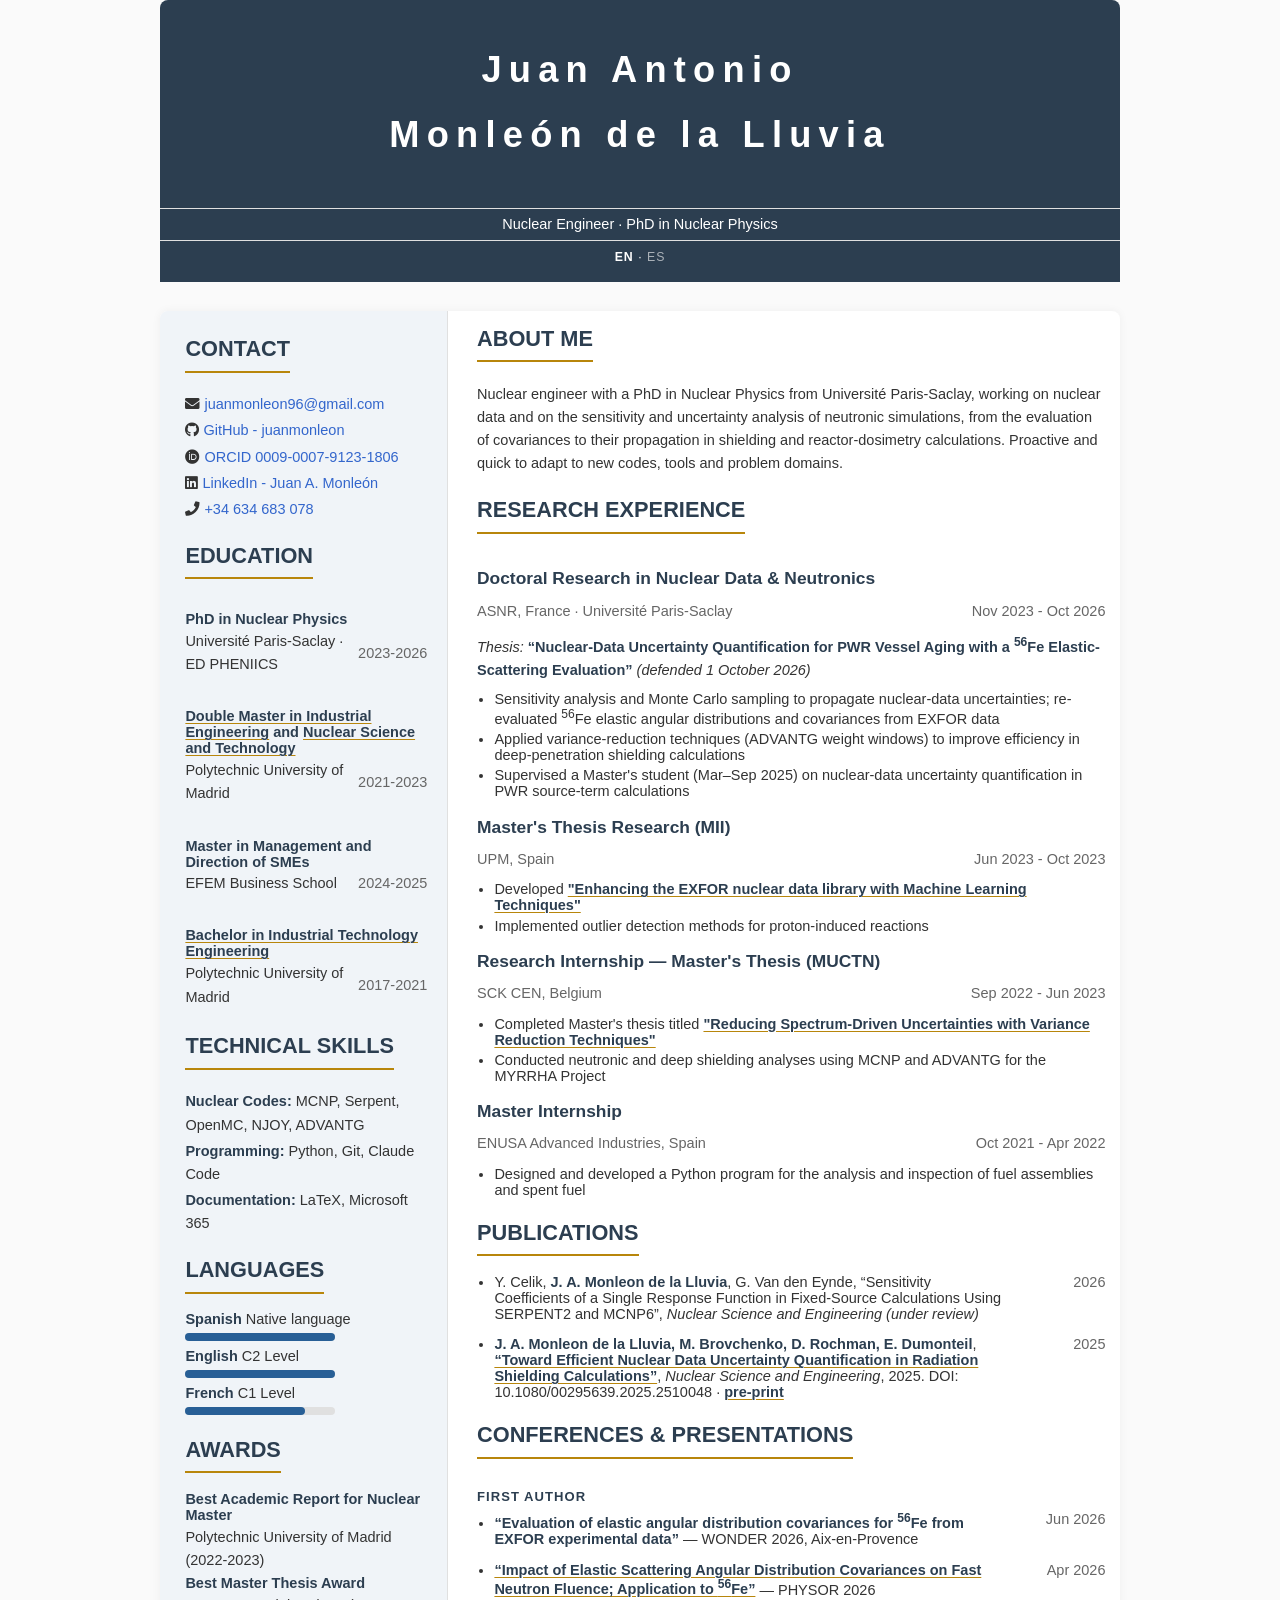
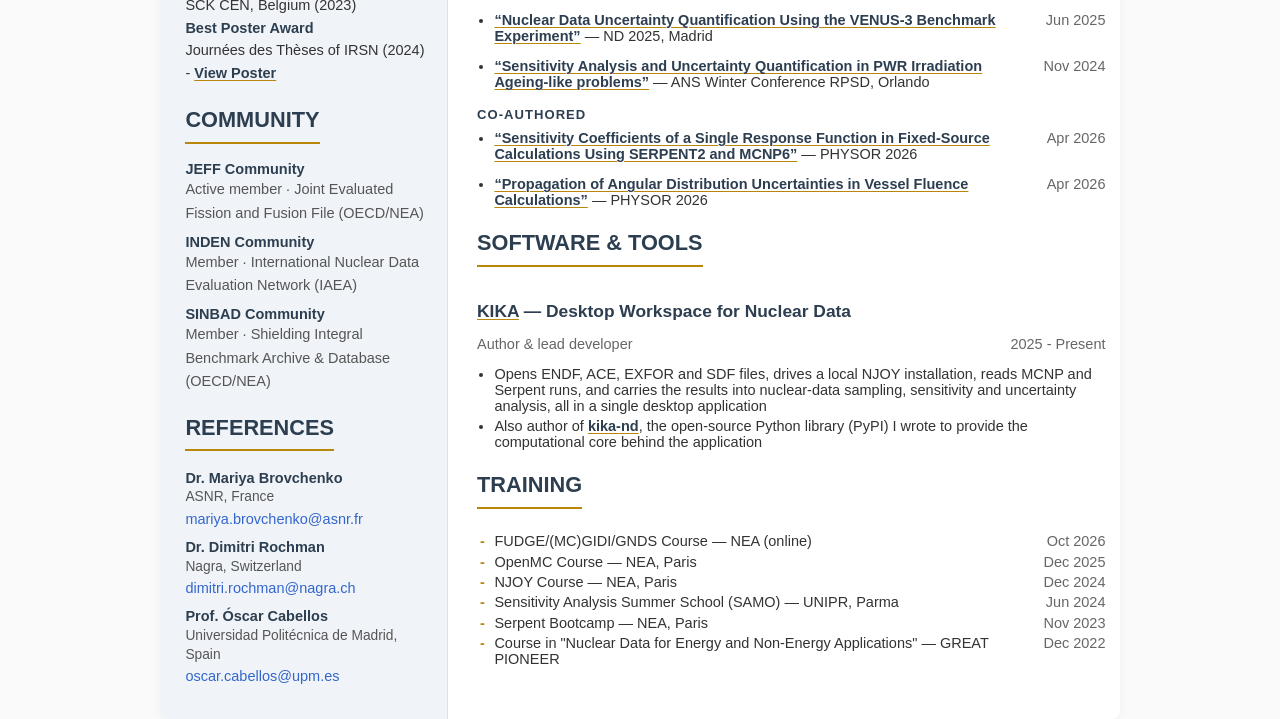
==== index.html @ 03c37a69 "Add NSE paper under review and NEA FUDGE course; fix 2025 paper title - Add the SERPENT2 sensitivity" ====
<!DOCTYPE html>
<html lang="en">
	<head>
		<meta charset="utf-8">
		<meta name="viewport" content="width=device-width, initial-scale=1">
		<link href="style.css" rel="stylesheet">
        <link rel="stylesheet" href="https://cdnjs.cloudflare.com/ajax/libs/font-awesome/5.15.4/css/all.min.css">
		<title>Juan Antonio Monleón Resume</title>
	</head>

	<body>
		<header id="header">
			<!-- resume header with your name and title -->
			<h1>
                <strong>Juan Antonio</strong><br>
                Monleón de la Lluvia
            </h1>
			<hr>
			Nuclear Engineer &middot; PhD in Nuclear Physics
			<hr>
			<p class="lang-switch no-print"><span class="current">EN</span> &middot; <a href="index.es.html">ES</a></p>
		</header>
		<main>
			<article id="mainLeft">
				 <section class="contact-section">
					<h2>CONTACT</h2>
					<p>
						<i class="fa fa-envelope" aria-hidden="true"></i>
						<a href="mailto:juanmonleon96@gmail.com" class="contact-link">juanmonleon96@gmail.com</a>
					</p>
					<p>
						<i class="fab fa-github" aria-hidden="true"></i>
						<a href="https://github.com/juanmonleon" class="contact-link">GitHub - juanmonleon</a>
					</p>
					<p>
						<i class="fab fa-orcid" aria-hidden="true"></i>
						<a href="https://orcid.org/0009-0007-9123-1806" target="_blank" class="contact-link">ORCID 0009-0007-9123-1806</a>
					</p>
					<p>
						<i class="fab fa-linkedin" aria-hidden="true"></i>
						<a href="https://linkedin.com/in/juanantonio-monleondelalluvia" class="contact-link">LinkedIn - Juan A. Monleón</a>
					</p>
					<p>
						<i class="fas fa-phone" aria-hidden="true"></i>
						<a href="tel:+34634683078" class="contact-link">+34 634 683 078</a>
					</p>
				</section>				
                <section class="education-section">
					<h2>EDUCATION</h2>
					<div class="education-entry">
						<div class="education-content">
							<h3>PhD in Nuclear Physics</h3>
							<div class="university-line">
								<p>Universit&eacute; Paris-Saclay &middot; ED PHENIICS</p>
								<p class="education-date">2023-2026</p>
							</div>
						</div>
					</div>

					<div class="education-entry">
						<div class="education-content">
							<h3><a href="files/Monleon_Master_MII_UPM.pdf" target="_blank" class="publication-link">Double Master in Industrial Engineering</a> and <a href="files/Monleon_Master_MUCTN_UPM.pdf" target="_blank" class="publication-link">Nuclear Science and Technology</a></h3>
							<div class="university-line">
								<p>Polytechnic University of Madrid</p>
								<p class="education-date">2021-2023</p>
							</div>
						</div>
					</div>
					
					<div class="education-entry">
						<div class="education-content">
							<h3>Master in Management and Direction of SMEs</h3>
							<div class="university-line">
								<p>EFEM Business School</p>
								<p class="education-date">2024-2025</p>
							</div>
						</div>
					</div>

					<div class="education-entry">
						<div class="education-content">
							<h3><a href="files/Monleon_Bachelor_GITI_UPM.pdf" target="_blank" class="publication-link">Bachelor in Industrial Technology Engineering</a></h3>
							<div class="university-line">
								<p>Polytechnic University of Madrid</p>
								<p class="education-date">2017-2021</p>
							</div>
						</div>
					</div>
				</section>    
				 <section class="software-section">
					<h2>TECHNICAL SKILLS</h2>
					<div class="skills-list">
						<p><strong>Nuclear Codes:</strong> MCNP, Serpent, OpenMC, NJOY, ADVANTG</p>
						<p><strong>Programming:</strong> Python, Git, Claude Code</p>
						<p><strong>Documentation:</strong> LaTeX, Microsoft 365</p>
					</div>
				</section>
                <section class="languages-section">
                    <h2>LANGUAGES</h2>
                    <div class="language-item">
                        <span class="language"><strong>Spanish</strong></span>
                        <span class="language-level">Native language</span>
                        <div class="language-bar">
                            <div class="language-fill" style="width: 100%;"></div>
                        </div>
                    </div>
                    <div class="language-item">
                        <span class="language"><strong>English</strong></span>
                        <span class="language-level">C2 Level</span>
                        <div class="language-bar">
                            <div class="language-fill" style="width: 100%;"></div>
                        </div>
                    </div>
                    <div class="language-item">
                        <span class="language"><strong>French</strong></span>
                        <span class="language-level">C1 Level</span>
                        <div class="language-bar">
                            <div class="language-fill" style="width: 80%;"></div>
                        </div>
                    </div>
                </section>        
                <section class="awards-section">
                    <h2>AWARDS</h2>
                    <div class="award-entry">
                        <span class="award-title"><strong>Best Academic Report for Nuclear Master</strong></span>
                        <p class="award-info">Polytechnic University of Madrid (2022-2023)</p>
                    </div>
                    <div class="award-entry">
                        <span class="award-title"><strong>Best Master Thesis Award</strong></span>
                        <p class="award-info">SCK CEN, Belgium (2023)</p>
                    </div>
                    <div class="award-entry">
                        <span class="award-title"><strong>Best Poster Award</strong></span>
                        <p class="award-info">Journées des Thèses of IRSN (2024) - <a href="files/Monleon_2024_JdT_poster.pdf" target="_blank" class="publication-link">View Poster</a></p>
                    </div>
                </section>
                <section class="community-section">
                    <h2>COMMUNITY</h2>
                    <div class="community-entry">
                        <span class="community-title"><strong>JEFF Community</strong></span>
                        <p class="community-info">Active member &middot; Joint Evaluated Fission and Fusion File (OECD/NEA)</p>
                    </div>
                    <div class="community-entry">
                        <span class="community-title"><strong>INDEN Community</strong></span>
                        <p class="community-info">Member &middot; International Nuclear Data Evaluation Network (IAEA)</p>
                    </div>
                    <div class="community-entry">
                        <span class="community-title"><strong>SINBAD Community</strong></span>
                        <p class="community-info">Member &middot; Shielding Integral Benchmark Archive &amp; Database (OECD/NEA)</p>
                    </div>
                </section>
                <section class="references-section">
                    <h2>REFERENCES</h2>
                    <div class="reference-entry">
                        <p class="reference-name"><strong>Dr. Mariya Brovchenko</strong></p>
                        <p class="reference-affiliation">ASNR, France</p>
                        <p class="reference-email"><a href="mailto:mariya.brovchenko@asnr.fr" class="contact-link">mariya.brovchenko@asnr.fr</a></p>
                    </div>
                    <div class="reference-entry">
                        <p class="reference-name"><strong>Dr. Dimitri Rochman</strong></p>
                        <p class="reference-affiliation">Nagra, Switzerland</p>
                        <p class="reference-email"><a href="mailto:dimitri.rochman@nagra.ch" class="contact-link">dimitri.rochman@nagra.ch</a></p>
                    </div>
                    <div class="reference-entry">
                        <p class="reference-name"><strong>Prof. Óscar Cabellos</strong></p>
                        <p class="reference-affiliation">Universidad Politécnica de Madrid, Spain</p>
                        <p class="reference-email"><a href="mailto:oscar.cabellos@upm.es" class="contact-link">oscar.cabellos@upm.es</a></p>
                    </div>
                </section>
			</article>
			<article id="mainRight">
				<section class="about-section">
					<h2>ABOUT ME</h2>
					<div class="about-entry">
						 <p>Nuclear engineer with a PhD in Nuclear Physics from Universit&eacute; Paris-Saclay, working on nuclear data and on the sensitivity and uncertainty analysis of neutronic simulations, from the evaluation of covariances to their propagation in shielding and reactor-dosimetry calculations. Proactive and quick to adapt to new codes, tools and problem domains.</p>
					</div>
				</section>
				<section class="work-experience-section">
					<h2>RESEARCH EXPERIENCE</h2>
					<div class="work-entry">
						<h3>Doctoral Research in Nuclear Data &amp; Neutronics</h3>
						<div class="institution-line">
							<span class="institution-name">ASNR, France &middot; Universit&eacute; Paris-Saclay</span>
							<span class="institution-date">Nov 2023 - Oct 2026</span>
						</div>
						<p class="thesis-title"><em>Thesis:</em> <strong>&ldquo;Nuclear-Data Uncertainty Quantification for PWR Vessel Aging with a <sup>56</sup>Fe Elastic-Scattering Evaluation&rdquo;</strong> <em>(defended 1 October 2026)</em></p>
						<ul>
							<li>Sensitivity analysis and Monte Carlo sampling to propagate nuclear-data uncertainties; re-evaluated <sup>56</sup>Fe elastic angular distributions and covariances from EXFOR data</li>
							<li>Applied variance-reduction techniques (ADVANTG weight windows) to improve efficiency in deep-penetration shielding calculations</li>
							<li>Supervised a Master's student (Mar–Sep 2025) on nuclear-data uncertainty quantification in PWR source-term calculations</li>
						</ul>

						<h3>Master's Thesis Research (MII)</h3>
						<div class="institution-line">
							<span class="institution-name">UPM, Spain</span>
							<span class="institution-date">Jun 2023 - Oct 2023</span>
						</div>
						<ul>
                            <li>Developed <strong><a href="files/Monleon_2023_MasterResearch_UPM.pdf" target="_blank" class="publication-link">"Enhancing the EXFOR nuclear data library with Machine Learning Techniques"</a></strong></li>
						    <li>Implemented outlier detection methods for proton-induced reactions</li>
						</ul>

						<h3>Research Internship &mdash; Master's Thesis (MUCTN)</h3>
						<div class="institution-line">
							<span class="institution-name">SCK CEN, Belgium</span>
							<span class="institution-date">Sep 2022 - Jun 2023</span>
						</div>
						<ul>
							<li>Completed Master's thesis titled <strong><a href="files/Monleon_2023_MasterThesis_SCK-CEN.pdf" target="_blank" class="publication-link">"Reducing Spectrum-Driven Uncertainties with Variance Reduction Techniques"</a></strong></li>
                            <li>Conducted neutronic and deep shielding analyses using MCNP and ADVANTG for the MYRRHA Project</li>
						</ul>

						<h3>Master Internship</h3>
						<div class="institution-line">
							<span class="institution-name">ENUSA Advanced Industries, Spain</span>
							<span class="institution-date">Oct 2021 - Apr 2022</span>
						</div>
						<ul>
							<li>Designed and developed a Python program for the analysis and inspection of fuel assemblies and spent fuel</li>
						</ul>
					</div>
				</section>
                <section class="publications-section">
                    <h2>PUBLICATIONS</h2>
                    <div class="publications-entry">
                        <ul class="publications-list">
                            <li>
                                <div class="publication-item">
                                    <div class="publication-content">
                                        Y. Celik, <strong>J. A. Monleon de la Lluvia</strong>, G. Van den Eynde, &ldquo;Sensitivity Coefficients of a Single Response Function in Fixed-Source Calculations Using SERPENT2 and MCNP6&rdquo;, <em>Nuclear Science and Engineering</em> <em>(under review)</em>
                                    </div>
                                    <span class="publication-date">2026</span>
                                </div>
                            </li>
                            <li>
                                <div class="publication-item">
                                    <div class="publication-content">
                                        <strong>J. A. Monleon de la Lluvia, M. Brovchenko, D. Rochman, E. Dumonteil</strong>, <a href="https://www.tandfonline.com/doi/full/10.1080/00295639.2025.2510048" target="_blank" class="publication-link">&ldquo;Toward Efficient Nuclear Data Uncertainty Quantification in Radiation Shielding Calculations&rdquo;</a>, <em>Nuclear Science and Engineering</em>, 2025. DOI: 10.1080/00295639.2025.2510048 · <a href="files/Monleon_2025_NSE_preprint.pdf" target="_blank" class="publication-link">pre-print</a>
                                    </div>
                                    <span class="publication-date">2025</span>
                                </div>
                            </li>
                        </ul>
                    </div>
                </section>
                <section class="conferences-section">
                    <h2>CONFERENCES &amp; PRESENTATIONS</h2>
                    <div class="publications-entry">
                        <p class="subsection-label"><strong>First author</strong></p>
                        <ul class="publications-list">
                            <li>
                                <div class="publication-item">
                                    <div class="publication-content">
                                        <strong>&ldquo;Evaluation of elastic angular distribution covariances for <sup>56</sup>Fe from EXFOR experimental data&rdquo;</strong> — WONDER 2026, Aix-en-Provence
                                    </div>
                                    <span class="publication-date">Jun 2026</span>
                                </div>
                            </li>
                            <li>
                                <div class="publication-item">
                                    <div class="publication-content">
                                        <strong><a href="files/Monleon_2026_PHYSOR_elastic-covariances.pdf" target="_blank" class="publication-link">&ldquo;Impact of Elastic Scattering Angular Distribution Covariances on Fast Neutron Fluence; Application to <sup>56</sup>Fe&rdquo;</a></strong> — PHYSOR 2026
                                    </div>
                                    <span class="publication-date">Apr 2026</span>
                                </div>
                            </li>
                            <li>
                                <div class="publication-item">
                                    <div class="publication-content">
                                        <strong><a href="files/Monleon_2025_ND_conference.pdf" target="_blank" class="publication-link">&ldquo;Nuclear Data Uncertainty Quantification Using the VENUS-3 Benchmark Experiment&rdquo;</a></strong> — ND 2025, Madrid
                                    </div>
                                    <span class="publication-date">Jun 2025</span>
                                </div>
                            </li>
                            <li>
                                <div class="publication-item">
                                    <div class="publication-content">
                                        <strong><a href="files/Monleon_2024_RPSD_conference.pdf" target="_blank" class="publication-link">&ldquo;Sensitivity Analysis and Uncertainty Quantification in PWR Irradiation Ageing-like problems&rdquo;</a></strong> — ANS Winter Conference RPSD, Orlando
                                    </div>
                                    <span class="publication-date">Nov 2024</span>
                                </div>
                            </li>
                        </ul>
                        <p class="subsection-label"><strong>Co-authored</strong></p>
                        <ul class="publications-list">
                            <li>
                                <div class="publication-item">
                                    <div class="publication-content">
                                        <a href="files/Monleon_2026_PHYSOR_sensitivity-coefficients.pdf" target="_blank" class="publication-link">&ldquo;Sensitivity Coefficients of a Single Response Function in Fixed-Source Calculations Using SERPENT2 and MCNP6&rdquo;</a> — PHYSOR 2026
                                    </div>
                                    <span class="publication-date">Apr 2026</span>
                                </div>
                            </li>
                            <li>
                                <div class="publication-item">
                                    <div class="publication-content">
                                        <a href="files/Monleon_2026_PHYSOR_angular-uncertainties.pdf" target="_blank" class="publication-link">&ldquo;Propagation of Angular Distribution Uncertainties in Vessel Fluence Calculations&rdquo;</a> — PHYSOR 2026
                                    </div>
                                    <span class="publication-date">Apr 2026</span>
                                </div>
                            </li>
                        </ul>
                    </div>
                </section>
                <section class="software-tools-section">
                    <h2>SOFTWARE &amp; TOOLS</h2>
                    <div class="work-entry">
                        <h3><a href="https://kika-app.com/" target="_blank" class="publication-link">KIKA</a> — Desktop Workspace for Nuclear Data</h3>
                        <div class="institution-line">
                            <span class="institution-name">Author &amp; lead developer</span>
                            <span class="institution-date">2025 - Present</span>
                        </div>
                        <ul>
                            <li>Opens ENDF, ACE, EXFOR and SDF files, drives a local NJOY installation, reads MCNP and Serpent runs, and carries the results into nuclear-data sampling, sensitivity and uncertainty analysis, all in a single desktop application</li>
                            <li>Also author of <strong><a href="https://github.com/juanmonleon/kika" target="_blank" class="publication-link">kika-nd</a></strong>, the open-source Python library (PyPI) I wrote to provide the computational core behind the application</li>
                        </ul>
                    </div>
                </section>
                <section class="training-section">
                    <h2>TRAINING</h2>
                    <ul class="training-list">
                        <li>
                            <div class="training-item">
                                <span class="training-content">FUDGE/(MC)GIDI/GNDS Course — NEA (online)</span>
                                <span class="training-date">Oct 2026</span>
                            </div>
                        </li>
                        <li>
                            <div class="training-item">
                                <span class="training-content">OpenMC Course — NEA, Paris</span>
                                <span class="training-date">Dec 2025</span>
                            </div>
                        </li>
                        <li>
                            <div class="training-item">
                                <span class="training-content">NJOY Course — NEA, Paris</span>
                                <span class="training-date">Dec 2024</span>
                            </div>
                        </li>
                        <li>
                            <div class="training-item">
                                <span class="training-content">Sensitivity Analysis Summer School (SAMO) — UNIPR, Parma</span>
                                <span class="training-date">Jun 2024</span>
                            </div>
                        </li>
                        <li>
                            <div class="training-item">
                                <span class="training-content">Serpent Bootcamp — NEA, Paris</span>
                                <span class="training-date">Nov 2023</span>
                            </div>
                        </li>
                        <li>
                            <div class="training-item">
                                <span class="training-content">Course in "Nuclear Data for Energy and Non-Energy Applications" — GREAT PIONEER</span>
                                <span class="training-date">Dec 2022</span>
                            </div>
                        </li>
                    </ul>
                </section>
            </article>
        </main>
    </body>
</html>
---- style.css ----
:root {
    --accent: #b8860b; /* muted goldenrod — sparingly used against the primary navy */
    --navy: #2c3e50;
}

body {
    font-family: 'Segoe UI', Tahoma, Geneva, Verdana, sans-serif;
    font-size: 14.5px;
    max-width: 960px;
    margin: auto;
    background-color: #fafafa; /* Light Gray background for the whole page */
    color: #333333; /* Dark Gray text for better readability */
    -webkit-print-color-adjust: exact;
    print-color-adjust: exact;
}

/* Tighter body size for print: 13px is comfortable on screen but oversized on A4 */
@media print {
    body {
        font-size: 11px;
    }
}

h1 {
    font-size: 2.5em;
    letter-spacing: .2em;
    padding-top: 0.2em;
    padding-bottom: 0.7em;
    color: #ffffff; /* Navy color for main headings */
    line-height: 1.3;
}

h1 br {
    margin-bottom: 0.5em; 
    display: block;       
    content: "";          
}

h1 strong {
    font-weight: 800;  /* Make the bold part more prominent */
    color: #ffffff;
}

/* Language switcher in the header */
.lang-switch {
    font-size: 0.85em;
    letter-spacing: 0.08em;
    margin: 0.5em 0 0;
    color: #ffffff;
}

.lang-switch a {
    color: rgba(255, 255, 255, 0.6);
    text-decoration: none;
}

.lang-switch a:hover {
    text-decoration: underline;
}

.lang-switch .current {
    color: #ffffff;
    font-weight: bold;
}

/* Consistent h2 Styling */
h2 {
    font-size: 1.5em;
    padding-bottom: 0.4em;
    color: #2c3e50; /* Navy color for subheadings */
    margin-top: 0; /* Reset top margin */
    margin-bottom: 0.8em; /* Consistent bottom margin */
    border-bottom: 2px solid var(--accent); /* accent underline */
    display: inline-block;
}


h3 {
    font-size: 1em;
    padding-bottom: 0em;
    font-weight: bold;
    color: #2c3e50; /* Navy color for section titles */
}

.work-entry h3 {
    font-size: 1.2em; 
}

main { 
    display: grid;
    grid-template-columns: 30% 70%;
    margin-top: 2em;
    background-color: #ffffff; /* White background for main content */
    box-shadow: 0 0 10px rgba(0, 0, 0, 0.05); 
    border-radius: 8px; 
    overflow: hidden; /* Ensures child elements respect border radius */
    -webkit-print-color-adjust: exact;
    print-color-adjust: exact;
}

header {
    text-align: center;
    margin: 0;
    padding: 1em 0;
    background-color: #2c3e50; /* Navy background for the header */
    color: #ffffff; /* White text for contrast */
    border-radius: 8px 8px 0 0; /* Rounded top corners */
    -webkit-print-color-adjust: exact;
    print-color-adjust: exact;
}

section {
    margin: 0 1em 1.5em 2em;
}

/* The generic 2em left margin costs too much of a 30%-wide column */
#mainLeft section {
    margin-left: 1em;
    margin-right: 0.6em;
}

/* Dates in the narrow column don't need the same reserved width as the right one */
#mainLeft .education-date {
    min-width: 74px;
    white-space: nowrap;
}

#mainLeft > section:first-of-type,
#mainRight > section:first-of-type {
    margin-top: 1em;
}

.subsection-label {
    color: var(--navy);
    text-transform: uppercase;
    letter-spacing: 0.08em;
    font-size: 0.9em;
    margin: 0.8em 0 0.3em;
}

/* Community & Memberships entries (left column) */
.community-entry {
    margin-bottom: 0.6em;
}
.community-entry .community-info {
    margin: 0.1em 0 0;
    color: #555;
}

/* References — stacked entries in the left column */
.reference-entry {
    margin-bottom: 0.6em;
}
.reference-entry p {
    margin: 0;
    line-height: 1.35;
}
.reference-entry .reference-affiliation {
    color: #555;
    font-size: 0.95em;
}
.reference-entry .reference-email {
    margin-top: 0.2em;
    word-break: break-all;
}

#mainLeft {
    border-right: 1px solid #e0e0e0; /* Light gray border */
    background-color: #f0f4f8; /* Soft blue background for the left sidebar */
    padding: 0.75em;
    -webkit-print-color-adjust: exact;
    print-color-adjust: exact;
}

a.publication-link {
    color: #2c3e50; /* Navy color for links */
    text-decoration: underline;
    text-decoration-color: var(--accent);
    text-decoration-thickness: 1px;
    text-underline-offset: 2px;
    font-weight: bold;
}
a.publication-link:hover {
    text-decoration: underline;
}

a.contact-link {
    color: #3366CC;
    text-decoration: none;
}
a.contact-link:hover {
    text-decoration: underline;
}

hr {
    border: none;
    background-color: #e0e0e0; /* Light gray line */
    height: 1px;
}

p {
    margin: .2em 0;
    line-height: 1.6; /* Improved readability */
}

strong {
    color: #2c3e50; /* Navy color for bold text */
}

code {
    font-family: 'Consolas', 'Menlo', 'Courier New', monospace;
    font-size: 0.92em;
    background-color: rgba(184, 134, 11, 0.08);
    padding: 0 0.25em;
    border-radius: 3px;
}

/* List Styling */
ul {
    padding-left: 1.2em;
    margin: 0.5em 0;
}

ul li {
    list-style-type: disc;  /* Default bullet points for all lists */
    margin-bottom: 0.3em;
}

.training-list li {
    list-style-type: none;
    position: relative;
}

.training-list li:before {
    content: "-";
    position: absolute;
    left: -1em;
    color: var(--accent);
    font-weight: bold;
}

.publications-list {
    margin: 0;
    padding-left: 1.2em;
}

.publications-list li {
    margin-bottom: 1em;
}

/* Add CSS classes for language bars */
.language-bar {
    background-color: #e0e0e0;
    border-radius: 5px;
    height: 8px;
    width: 150px;
    margin-top: 0.4em;
    margin-bottom: 0.5em;
    position: relative;
    display: block; /* Ensure the bar is displayed as a block element */
}
.language-fill {
    background-color: #285f96;
    border-radius: 5px;
    height: 100%; 
    position: absolute; /* Position inside the parent bar */
    left: 0;
    top: 0;
}

/* Education section styling */
.education-entry {
    margin-bottom: 1em;
}

.university-line {
    display: flex;
    justify-content: space-between;
    align-items: center;
    margin-top: -0.2em;  /* Pull university line slightly up */
}

.education-date {
    color: #666;
    min-width: 85px;
    text-align: right;
    white-space: nowrap;
}

/* Education section styling */
.education-entry {
    display: flex;
    justify-content: space-between;
    align-items: flex-start;
    margin-bottom: 1em;
}

.education-entry .education-content {
    flex: 1;
}

.education-entry .education-date {
    min-width: 85px;
    text-align: right;
    color: #666;
}

.education-entry .education-content h3 {
    margin-bottom: 0.2em;  /* Reduce space between title and university line */
}

/* Training section styling */
.training-item {
    display: flex;
    justify-content: space-between;
    align-items: flex-start;
    width: 100%;
}

.training-content {
    flex: 1;
    padding-right: 1em;
}

.training-date {
    color: #666;
    min-width: 85px;
    text-align: right;
    white-space: nowrap;
}

/* Work Experience section styling */
.institution-line {
    display: flex;
    justify-content: space-between;
    align-items: center;
    margin-top: -0.3em;  /* Reduce space after h3 */
    margin-bottom: 1em;  /* Increase space before bullet points */
}

.institution-name,
.institution-date {
    color: #666;
}

.institution-date {
    min-width: 140px;
    text-align: right;
    white-space: nowrap;
}

.work-entry ul {
    margin-bottom: 1em;  /* Space after each list */
}

.thesis-title {
    margin: 0 0 0.6em 0;
    color: #333;
}

.work-entry h3:not(:first-of-type) {
    margin-top: 1em;  /* Add space before each h3 except the first one */
}

/* Publications section styling */
.publication-item {
    display: flex;
    justify-content: space-between;
    align-items: flex-start;
    margin-bottom: 1em;
}

.publication-content {
    flex: 1;
    padding-right: 1em;
}

.publication-date {
    color: #666;
    min-width: 85px;
    text-align: right;
    white-space: nowrap;
}

/* Ensure background colors are printed */
body, 
header, 
#mainLeft, 
main, 
section, 
h1, 
h2, 
h3, 
p, 
ul, 
li, 
a {
    -webkit-print-color-adjust: exact; /* For WebKit-based browsers */
    print-color-adjust: exact; /* Standard property */
}

/* Responsive Design */
@media screen and (max-width: 768px) {
    main {
        grid-template-columns: 1fr;
    }
    #mainLeft {
        border-right: none;
        border-bottom: 1px solid #e0e0e0;
    }
}

/* Print-Specific Styles */
@media print {
    body {
        background-color: #fafafa; /* Retain original background color */
        color: #000000; /* Ensure text is black for better print readability */
        -webkit-print-color-adjust: exact;
        print-color-adjust: exact;
    }

    main {
        grid-template-columns: 35% 65% !important; /* Maintain two columns */
        box-shadow: none; /* Remove shadows for print */
        border-radius: 0; /* Remove border radius for print */
    }

    #mainLeft {
        border-right: 1px solid #e0e0e0; /* Light gray border */
        background-color: #f0f4f8; /* Soft blue background for the left sidebar */
        padding: 1em;
    }

    header {
        background-color: #2c3e50 !important; /* Retain original background */
        border-radius: 0; /* Remove rounded corners */
    }

    /* Let large blocks paginate; only keep small logical units together. */
    .education-entry,
    .award-entry,
    .community-entry,
    .publication-item,
    .training-item,
    .reference-entry {
        page-break-inside: avoid;
    }

    /* Small sections that shouldn't split a heading from its content */
    .publications-section,
    .software-tools-section,
    .references-section {
        page-break-inside: avoid;
    }

    /* A sidebar section is short enough to always travel as one block:
       splitting one leaves an orphan heading and a half-drawn language bar. */
    #mainLeft section,
    .language-item,
    .work-entry {
        page-break-inside: avoid;
        break-inside: avoid;
    }

    /* Keep section/subsection titles with the content that follows */
    h2,
    h3,
    .subsection-label {
        page-break-after: avoid;
        break-after: avoid;
    }

    /* Don't clip the grid when paginating; let content flow naturally across pages */
    main {
        overflow: visible !important;
    }

    /* Uniform Link Colors in Print */
    a.publication-link{
        color: #2c3e50 !important; /* Ensure color is consistent in print */
        text-decoration: underline;
        text-decoration-color: var(--accent);
    }

    a.contact-link {
        color: #3366CC !important; /* Ensure color is consistent in print */
        text-decoration: none;
    }

    /* Optional: Hide elements that are unnecessary for print */
    .no-print {
        display: none;
    }

    /* Reduce spacing between h2 and content in right column */
    #mainRight h2 {
        padding-bottom: 0.5em;  /* Reduce from 1em to 0.5em */
        margin-bottom: 0.2em;   /* Tighter margin */
    }

    /* Ensure proper spacing between sections */
    #mainRight section {
        margin-bottom: 1.5em;     /* Slightly reduced section spacing */
    }

}
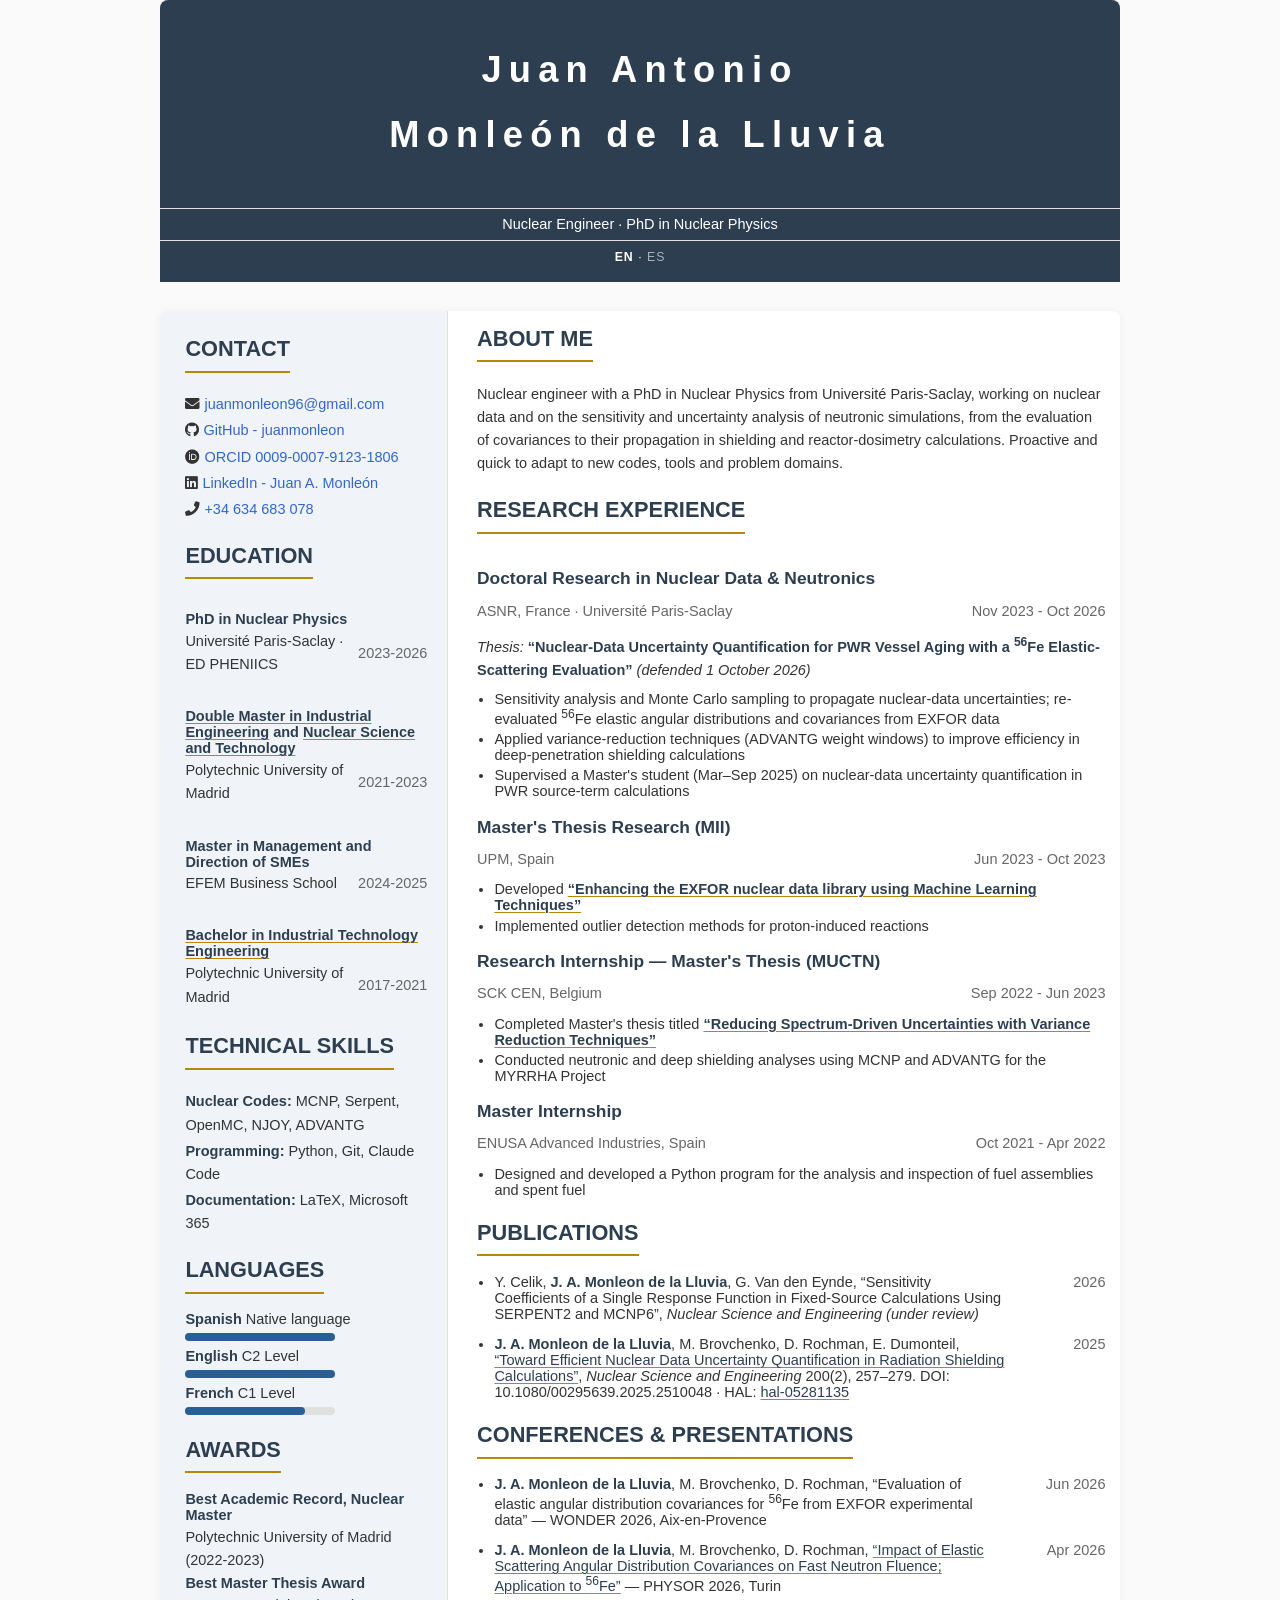
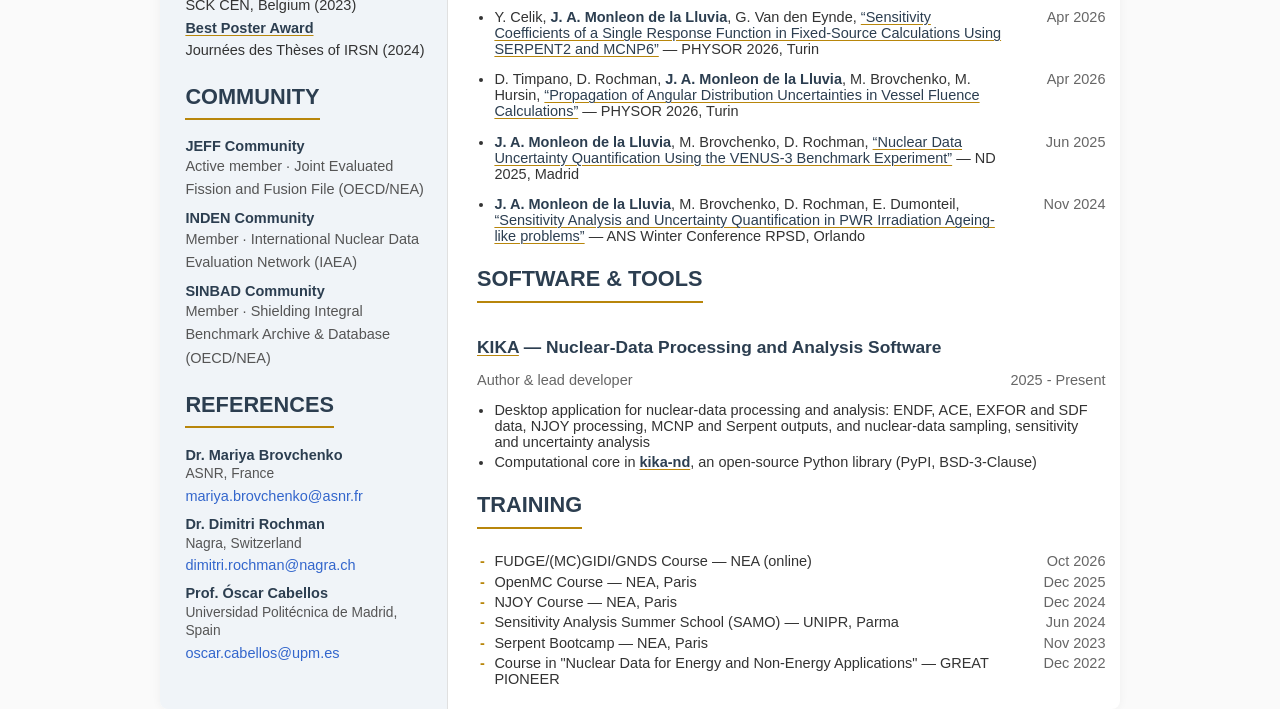
==== commit 265bf335: "Consistent publication formatting, working PDF links, HAL full text - Bold only my name in publicati" ====
--- a/index.html
+++ b/index.html
@@ -30,7 +30,7 @@
 					</p>
 					<p>
 						<i class="fab fa-github" aria-hidden="true"></i>
-						<a href="https://github.com/juanmonleon" class="contact-link">GitHub - juanmonleon</a>
+						<a href="https://github.com/juanmonleon" target="_blank" class="contact-link">GitHub - juanmonleon</a>
 					</p>
 					<p>
 						<i class="fab fa-orcid" aria-hidden="true"></i>
@@ -38,7 +38,7 @@
 					</p>
 					<p>
 						<i class="fab fa-linkedin" aria-hidden="true"></i>
-						<a href="https://linkedin.com/in/juanantonio-monleondelalluvia" class="contact-link">LinkedIn - Juan A. Monleón</a>
+						<a href="https://linkedin.com/in/juanantonio-monleondelalluvia" target="_blank" class="contact-link">LinkedIn - Juan A. Monleón</a>
 					</p>
 					<p>
 						<i class="fas fa-phone" aria-hidden="true"></i>
@@ -122,7 +122,7 @@
                 <section class="awards-section">
                     <h2>AWARDS</h2>
                     <div class="award-entry">
-                        <span class="award-title"><strong>Best Academic Report for Nuclear Master</strong></span>
+                        <span class="award-title"><strong>Best Academic Record, Nuclear Master</strong></span>
                         <p class="award-info">Polytechnic University of Madrid (2022-2023)</p>
                     </div>
                     <div class="award-entry">
@@ -130,8 +130,8 @@
                         <p class="award-info">SCK CEN, Belgium (2023)</p>
                     </div>
                     <div class="award-entry">
-                        <span class="award-title"><strong>Best Poster Award</strong></span>
-                        <p class="award-info">Journées des Thèses of IRSN (2024) - <a href="files/Monleon_2024_JdT_poster.pdf" target="_blank" class="publication-link">View Poster</a></p>
+                        <span class="award-title"><strong><a href="files/Monleon_2024_JdT_poster.pdf" target="_blank" class="publication-link">Best Poster Award</a></strong></span>
+                        <p class="award-info">Journées des Thèses of IRSN (2024)</p>
                     </div>
                 </section>
                 <section class="community-section">
@@ -196,7 +196,7 @@
 							<span class="institution-date">Jun 2023 - Oct 2023</span>
 						</div>
 						<ul>
-                            <li>Developed <strong><a href="files/Monleon_2023_MasterResearch_UPM.pdf" target="_blank" class="publication-link">"Enhancing the EXFOR nuclear data library with Machine Learning Techniques"</a></strong></li>
+                            <li>Developed <strong><a href="files/Monleon_2023_MasterResearch_UPM.pdf" target="_blank" class="publication-link">&ldquo;Enhancing the EXFOR nuclear data library using Machine Learning Techniques&rdquo;</a></strong></li>
 						    <li>Implemented outlier detection methods for proton-induced reactions</li>
 						</ul>
 
@@ -206,7 +206,7 @@
 							<span class="institution-date">Sep 2022 - Jun 2023</span>
 						</div>
 						<ul>
-							<li>Completed Master's thesis titled <strong><a href="files/Monleon_2023_MasterThesis_SCK-CEN.pdf" target="_blank" class="publication-link">"Reducing Spectrum-Driven Uncertainties with Variance Reduction Techniques"</a></strong></li>
+							<li>Completed Master's thesis titled <strong><a href="files/Monleon_2023_MasterThesis_SCK-CEN.pdf" target="_blank" class="publication-link">&ldquo;Reducing Spectrum-Driven Uncertainties with Variance Reduction Techniques&rdquo;</a></strong></li>
                             <li>Conducted neutronic and deep shielding analyses using MCNP and ADVANTG for the MYRRHA Project</li>
 						</ul>
 
@@ -235,7 +235,7 @@
                             <li>
                                 <div class="publication-item">
                                     <div class="publication-content">
-                                        <strong>J. A. Monleon de la Lluvia, M. Brovchenko, D. Rochman, E. Dumonteil</strong>, <a href="https://www.tandfonline.com/doi/full/10.1080/00295639.2025.2510048" target="_blank" class="publication-link">&ldquo;Toward Efficient Nuclear Data Uncertainty Quantification in Radiation Shielding Calculations&rdquo;</a>, <em>Nuclear Science and Engineering</em>, 2025. DOI: 10.1080/00295639.2025.2510048 · <a href="files/Monleon_2025_NSE_preprint.pdf" target="_blank" class="publication-link">pre-print</a>
+                                        <strong>J. A. Monleon de la Lluvia</strong>, M. Brovchenko, D. Rochman, E. Dumonteil, <a href="https://www.tandfonline.com/doi/full/10.1080/00295639.2025.2510048" target="_blank" class="publication-link">&ldquo;Toward Efficient Nuclear Data Uncertainty Quantification in Radiation Shielding Calculations&rdquo;</a>, <em>Nuclear Science and Engineering</em> 200(2), 257&ndash;279. DOI: 10.1080/00295639.2025.2510048 · HAL: <a href="https://hal.science/hal-05281135" target="_blank" class="publication-link">hal-05281135</a>
                                     </div>
                                     <span class="publication-date">2025</span>
                                 </div>
@@ -246,12 +246,11 @@
                 <section class="conferences-section">
                     <h2>CONFERENCES &amp; PRESENTATIONS</h2>
                     <div class="publications-entry">
-                        <p class="subsection-label"><strong>First author</strong></p>
                         <ul class="publications-list">
                             <li>
                                 <div class="publication-item">
                                     <div class="publication-content">
-                                        <strong>&ldquo;Evaluation of elastic angular distribution covariances for <sup>56</sup>Fe from EXFOR experimental data&rdquo;</strong> — WONDER 2026, Aix-en-Provence
+                                        <strong>J. A. Monleon de la Lluvia</strong>, M. Brovchenko, D. Rochman, &ldquo;Evaluation of elastic angular distribution covariances for <sup>56</sup>Fe from EXFOR experimental data&rdquo; — WONDER 2026, Aix-en-Provence
                                     </div>
                                     <span class="publication-date">Jun 2026</span>
                                 </div>
@@ -259,7 +258,7 @@
                             <li>
                                 <div class="publication-item">
                                     <div class="publication-content">
-                                        <strong><a href="files/Monleon_2026_PHYSOR_elastic-covariances.pdf" target="_blank" class="publication-link">&ldquo;Impact of Elastic Scattering Angular Distribution Covariances on Fast Neutron Fluence; Application to <sup>56</sup>Fe&rdquo;</a></strong> — PHYSOR 2026
+                                        <strong>J. A. Monleon de la Lluvia</strong>, M. Brovchenko, D. Rochman, <a href="files/Monleon_2026_PHYSOR_elastic-covariances.pdf" target="_blank" class="publication-link">&ldquo;Impact of Elastic Scattering Angular Distribution Covariances on Fast Neutron Fluence; Application to <sup>56</sup>Fe&rdquo;</a> — PHYSOR 2026, Turin
                                     </div>
                                     <span class="publication-date">Apr 2026</span>
                                 </div>
@@ -267,7 +266,23 @@
                             <li>
                                 <div class="publication-item">
                                     <div class="publication-content">
-                                        <strong><a href="files/Monleon_2025_ND_conference.pdf" target="_blank" class="publication-link">&ldquo;Nuclear Data Uncertainty Quantification Using the VENUS-3 Benchmark Experiment&rdquo;</a></strong> — ND 2025, Madrid
+                                        Y. Celik, <strong>J. A. Monleon de la Lluvia</strong>, G. Van den Eynde, <a href="files/Monleon_2026_PHYSOR_sensitivity-coefficients.pdf" target="_blank" class="publication-link">&ldquo;Sensitivity Coefficients of a Single Response Function in Fixed-Source Calculations Using SERPENT2 and MCNP6&rdquo;</a> — PHYSOR 2026, Turin
+                                    </div>
+                                    <span class="publication-date">Apr 2026</span>
+                                </div>
+                            </li>
+                            <li>
+                                <div class="publication-item">
+                                    <div class="publication-content">
+                                        D. Timpano, D. Rochman, <strong>J. A. Monleon de la Lluvia</strong>, M. Brovchenko, M. Hursin, <a href="files/Monleon_2026_PHYSOR_angular-uncertainties.pdf" target="_blank" class="publication-link">&ldquo;Propagation of Angular Distribution Uncertainties in Vessel Fluence Calculations&rdquo;</a> — PHYSOR 2026, Turin
+                                    </div>
+                                    <span class="publication-date">Apr 2026</span>
+                                </div>
+                            </li>
+                            <li>
+                                <div class="publication-item">
+                                    <div class="publication-content">
+                                        <strong>J. A. Monleon de la Lluvia</strong>, M. Brovchenko, D. Rochman, <a href="files/Monleon_2025_ND_conference.pdf" target="_blank" class="publication-link">&ldquo;Nuclear Data Uncertainty Quantification Using the VENUS-3 Benchmark Experiment&rdquo;</a> — ND 2025, Madrid
                                     </div>
                                     <span class="publication-date">Jun 2025</span>
                                 </div>
@@ -275,28 +290,9 @@
                             <li>
                                 <div class="publication-item">
                                     <div class="publication-content">
-                                        <strong><a href="files/Monleon_2024_RPSD_conference.pdf" target="_blank" class="publication-link">&ldquo;Sensitivity Analysis and Uncertainty Quantification in PWR Irradiation Ageing-like problems&rdquo;</a></strong> — ANS Winter Conference RPSD, Orlando
+                                        <strong>J. A. Monleon de la Lluvia</strong>, M. Brovchenko, D. Rochman, E. Dumonteil, <a href="files/Monleon_2024_RPSD_conference.pdf" target="_blank" class="publication-link">&ldquo;Sensitivity Analysis and Uncertainty Quantification in PWR Irradiation Ageing-like problems&rdquo;</a> — ANS Winter Conference RPSD, Orlando
                                     </div>
                                     <span class="publication-date">Nov 2024</span>
-                                </div>
-                            </li>
-                        </ul>
-                        <p class="subsection-label"><strong>Co-authored</strong></p>
-                        <ul class="publications-list">
-                            <li>
-                                <div class="publication-item">
-                                    <div class="publication-content">
-                                        <a href="files/Monleon_2026_PHYSOR_sensitivity-coefficients.pdf" target="_blank" class="publication-link">&ldquo;Sensitivity Coefficients of a Single Response Function in Fixed-Source Calculations Using SERPENT2 and MCNP6&rdquo;</a> — PHYSOR 2026
-                                    </div>
-                                    <span class="publication-date">Apr 2026</span>
-                                </div>
-                            </li>
-                            <li>
-                                <div class="publication-item">
-                                    <div class="publication-content">
-                                        <a href="files/Monleon_2026_PHYSOR_angular-uncertainties.pdf" target="_blank" class="publication-link">&ldquo;Propagation of Angular Distribution Uncertainties in Vessel Fluence Calculations&rdquo;</a> — PHYSOR 2026
-                                    </div>
-                                    <span class="publication-date">Apr 2026</span>
                                 </div>
                             </li>
                         </ul>
@@ -305,14 +301,14 @@
                 <section class="software-tools-section">
                     <h2>SOFTWARE &amp; TOOLS</h2>
                     <div class="work-entry">
-                        <h3><a href="https://kika-app.com/" target="_blank" class="publication-link">KIKA</a> — Desktop Workspace for Nuclear Data</h3>
+                        <h3><a href="https://kika-app.com/" target="_blank" class="publication-link">KIKA</a> — Nuclear-Data Processing and Analysis Software</h3>
                         <div class="institution-line">
                             <span class="institution-name">Author &amp; lead developer</span>
                             <span class="institution-date">2025 - Present</span>
                         </div>
                         <ul>
-                            <li>Opens ENDF, ACE, EXFOR and SDF files, drives a local NJOY installation, reads MCNP and Serpent runs, and carries the results into nuclear-data sampling, sensitivity and uncertainty analysis, all in a single desktop application</li>
-                            <li>Also author of <strong><a href="https://github.com/juanmonleon/kika" target="_blank" class="publication-link">kika-nd</a></strong>, the open-source Python library (PyPI) I wrote to provide the computational core behind the application</li>
+                            <li>Desktop application for nuclear-data processing and analysis: ENDF, ACE, EXFOR and SDF data, NJOY processing, MCNP and Serpent outputs, and nuclear-data sampling, sensitivity and uncertainty analysis</li>
+                            <li>Computational core in <strong><a href="https://github.com/juanmonleon/kika" target="_blank" class="publication-link">kika-nd</a></strong>, an open-source Python library (PyPI, BSD-3-Clause)</li>
                         </ul>
                     </div>
                 </section>
--- a/style.css
+++ b/style.css
@@ -179,6 +179,10 @@
     text-decoration-thickness: 1px;
     text-underline-offset: 2px;
     font-weight: bold;
+}
+/* In publication/conference lists only the author's own name is bold */
+.publication-content a.publication-link {
+    font-weight: normal;
 }
 a.publication-link:hover {
     text-decoration: underline;
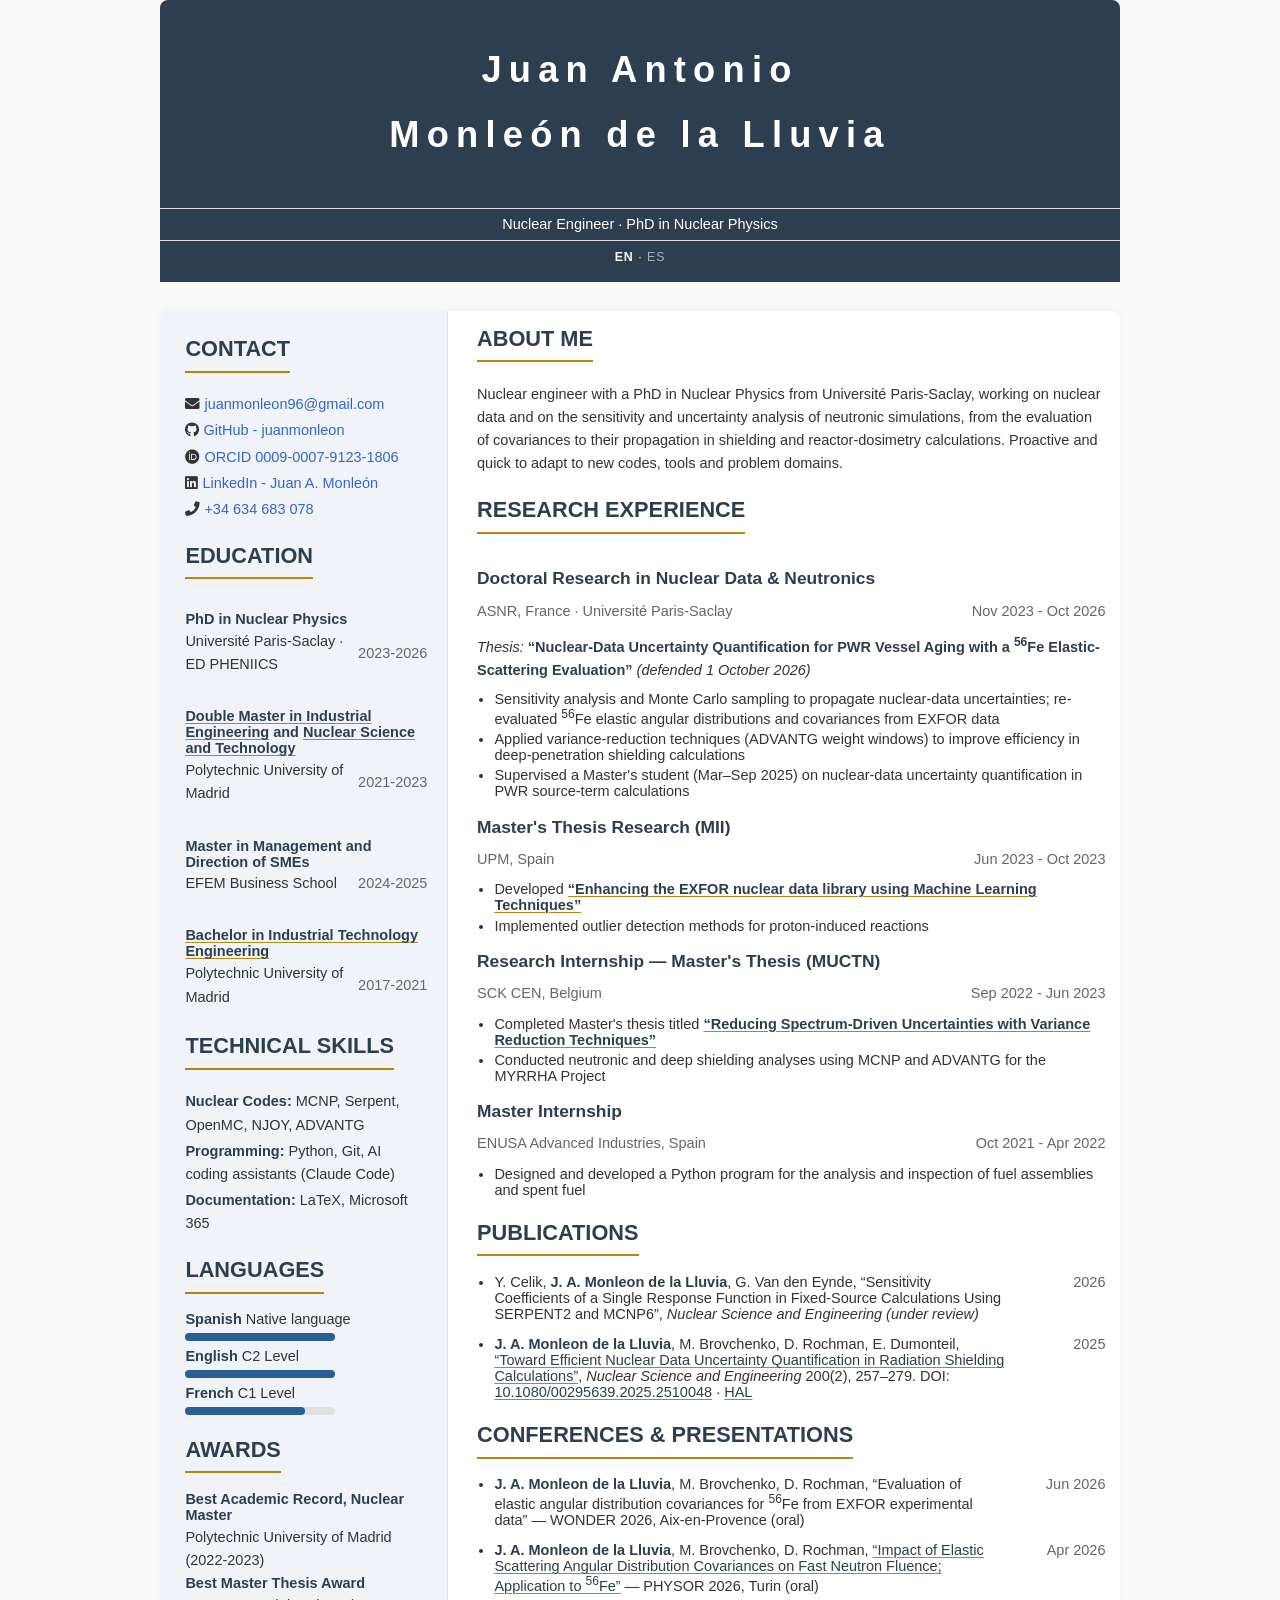
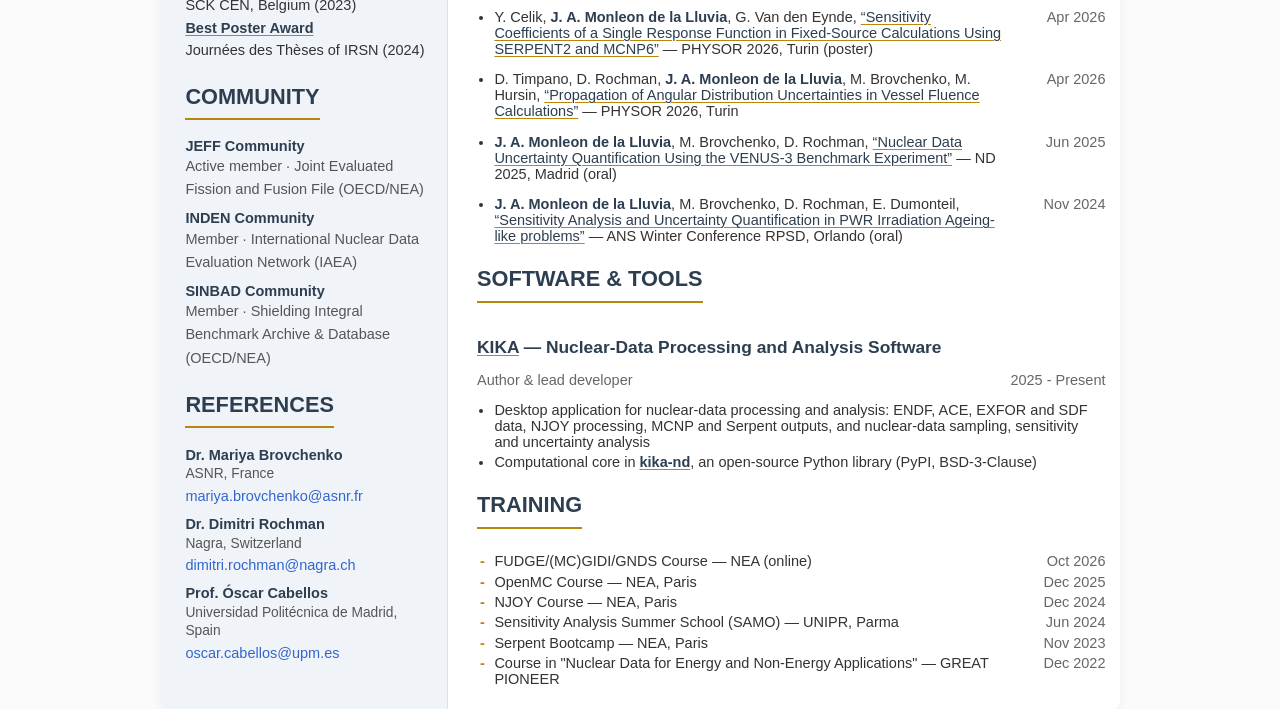
==== commit 379b3f67: "Link the NSE DOI, mark oral/poster talks, describe AI coding tools Co-Authored-By: Claude Opus 5.5 <" ====
--- a/index.html
+++ b/index.html
@@ -91,7 +91,7 @@
 					<h2>TECHNICAL SKILLS</h2>
 					<div class="skills-list">
 						<p><strong>Nuclear Codes:</strong> MCNP, Serpent, OpenMC, NJOY, ADVANTG</p>
-						<p><strong>Programming:</strong> Python, Git, Claude Code</p>
+						<p><strong>Programming:</strong> Python, Git, AI coding assistants (Claude Code)</p>
 						<p><strong>Documentation:</strong> LaTeX, Microsoft 365</p>
 					</div>
 				</section>
@@ -235,7 +235,7 @@
                             <li>
                                 <div class="publication-item">
                                     <div class="publication-content">
-                                        <strong>J. A. Monleon de la Lluvia</strong>, M. Brovchenko, D. Rochman, E. Dumonteil, <a href="https://www.tandfonline.com/doi/full/10.1080/00295639.2025.2510048" target="_blank" class="publication-link">&ldquo;Toward Efficient Nuclear Data Uncertainty Quantification in Radiation Shielding Calculations&rdquo;</a>, <em>Nuclear Science and Engineering</em> 200(2), 257&ndash;279. DOI: 10.1080/00295639.2025.2510048 · HAL: <a href="https://hal.science/hal-05281135" target="_blank" class="publication-link">hal-05281135</a>
+                                        <strong>J. A. Monleon de la Lluvia</strong>, M. Brovchenko, D. Rochman, E. Dumonteil, <a href="https://www.tandfonline.com/doi/full/10.1080/00295639.2025.2510048" target="_blank" class="publication-link">&ldquo;Toward Efficient Nuclear Data Uncertainty Quantification in Radiation Shielding Calculations&rdquo;</a>, <em>Nuclear Science and Engineering</em> 200(2), 257&ndash;279. DOI: <a href="https://doi.org/10.1080/00295639.2025.2510048" target="_blank" class="publication-link">10.1080/00295639.2025.2510048</a> · <a href="https://hal.science/hal-05281135" target="_blank" class="publication-link">HAL</a>
                                     </div>
                                     <span class="publication-date">2025</span>
                                 </div>
@@ -250,7 +250,7 @@
                             <li>
                                 <div class="publication-item">
                                     <div class="publication-content">
-                                        <strong>J. A. Monleon de la Lluvia</strong>, M. Brovchenko, D. Rochman, &ldquo;Evaluation of elastic angular distribution covariances for <sup>56</sup>Fe from EXFOR experimental data&rdquo; — WONDER 2026, Aix-en-Provence
+                                        <strong>J. A. Monleon de la Lluvia</strong>, M. Brovchenko, D. Rochman, &ldquo;Evaluation of elastic angular distribution covariances for <sup>56</sup>Fe from EXFOR experimental data&rdquo; — WONDER 2026, Aix-en-Provence (oral)
                                     </div>
                                     <span class="publication-date">Jun 2026</span>
                                 </div>
@@ -258,7 +258,7 @@
                             <li>
                                 <div class="publication-item">
                                     <div class="publication-content">
-                                        <strong>J. A. Monleon de la Lluvia</strong>, M. Brovchenko, D. Rochman, <a href="files/Monleon_2026_PHYSOR_elastic-covariances.pdf" target="_blank" class="publication-link">&ldquo;Impact of Elastic Scattering Angular Distribution Covariances on Fast Neutron Fluence; Application to <sup>56</sup>Fe&rdquo;</a> — PHYSOR 2026, Turin
+                                        <strong>J. A. Monleon de la Lluvia</strong>, M. Brovchenko, D. Rochman, <a href="files/Monleon_2026_PHYSOR_elastic-covariances.pdf" target="_blank" class="publication-link">&ldquo;Impact of Elastic Scattering Angular Distribution Covariances on Fast Neutron Fluence; Application to <sup>56</sup>Fe&rdquo;</a> — PHYSOR 2026, Turin (oral)
                                     </div>
                                     <span class="publication-date">Apr 2026</span>
                                 </div>
@@ -266,7 +266,7 @@
                             <li>
                                 <div class="publication-item">
                                     <div class="publication-content">
-                                        Y. Celik, <strong>J. A. Monleon de la Lluvia</strong>, G. Van den Eynde, <a href="files/Monleon_2026_PHYSOR_sensitivity-coefficients.pdf" target="_blank" class="publication-link">&ldquo;Sensitivity Coefficients of a Single Response Function in Fixed-Source Calculations Using SERPENT2 and MCNP6&rdquo;</a> — PHYSOR 2026, Turin
+                                        Y. Celik, <strong>J. A. Monleon de la Lluvia</strong>, G. Van den Eynde, <a href="files/Monleon_2026_PHYSOR_sensitivity-coefficients.pdf" target="_blank" class="publication-link">&ldquo;Sensitivity Coefficients of a Single Response Function in Fixed-Source Calculations Using SERPENT2 and MCNP6&rdquo;</a> — PHYSOR 2026, Turin (poster)
                                     </div>
                                     <span class="publication-date">Apr 2026</span>
                                 </div>
@@ -282,7 +282,7 @@
                             <li>
                                 <div class="publication-item">
                                     <div class="publication-content">
-                                        <strong>J. A. Monleon de la Lluvia</strong>, M. Brovchenko, D. Rochman, <a href="files/Monleon_2025_ND_conference.pdf" target="_blank" class="publication-link">&ldquo;Nuclear Data Uncertainty Quantification Using the VENUS-3 Benchmark Experiment&rdquo;</a> — ND 2025, Madrid
+                                        <strong>J. A. Monleon de la Lluvia</strong>, M. Brovchenko, D. Rochman, <a href="files/Monleon_2025_ND_conference.pdf" target="_blank" class="publication-link">&ldquo;Nuclear Data Uncertainty Quantification Using the VENUS-3 Benchmark Experiment&rdquo;</a> — ND 2025, Madrid (oral)
                                     </div>
                                     <span class="publication-date">Jun 2025</span>
                                 </div>
@@ -290,7 +290,7 @@
                             <li>
                                 <div class="publication-item">
                                     <div class="publication-content">
-                                        <strong>J. A. Monleon de la Lluvia</strong>, M. Brovchenko, D. Rochman, E. Dumonteil, <a href="files/Monleon_2024_RPSD_conference.pdf" target="_blank" class="publication-link">&ldquo;Sensitivity Analysis and Uncertainty Quantification in PWR Irradiation Ageing-like problems&rdquo;</a> — ANS Winter Conference RPSD, Orlando
+                                        <strong>J. A. Monleon de la Lluvia</strong>, M. Brovchenko, D. Rochman, E. Dumonteil, <a href="files/Monleon_2024_RPSD_conference.pdf" target="_blank" class="publication-link">&ldquo;Sensitivity Analysis and Uncertainty Quantification in PWR Irradiation Ageing-like problems&rdquo;</a> — ANS Winter Conference RPSD, Orlando (oral)
                                     </div>
                                     <span class="publication-date">Nov 2024</span>
                                 </div>
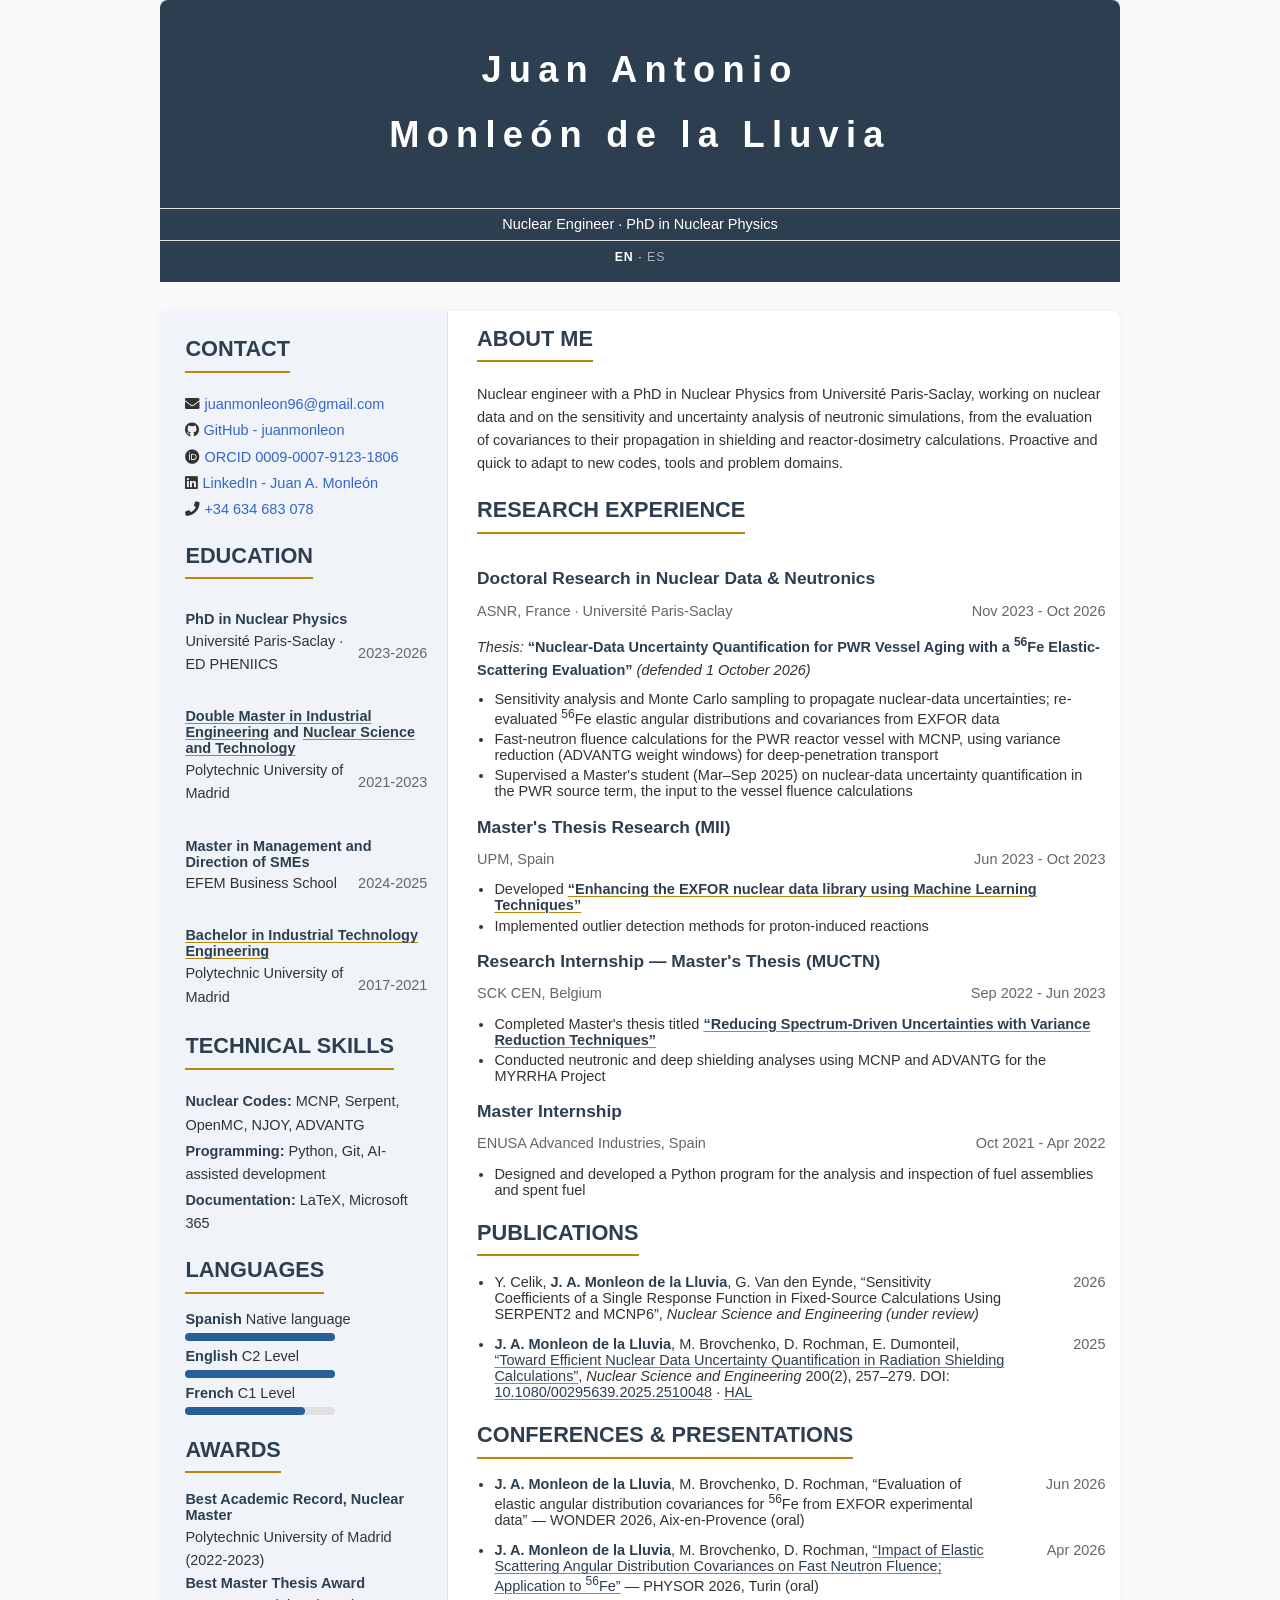
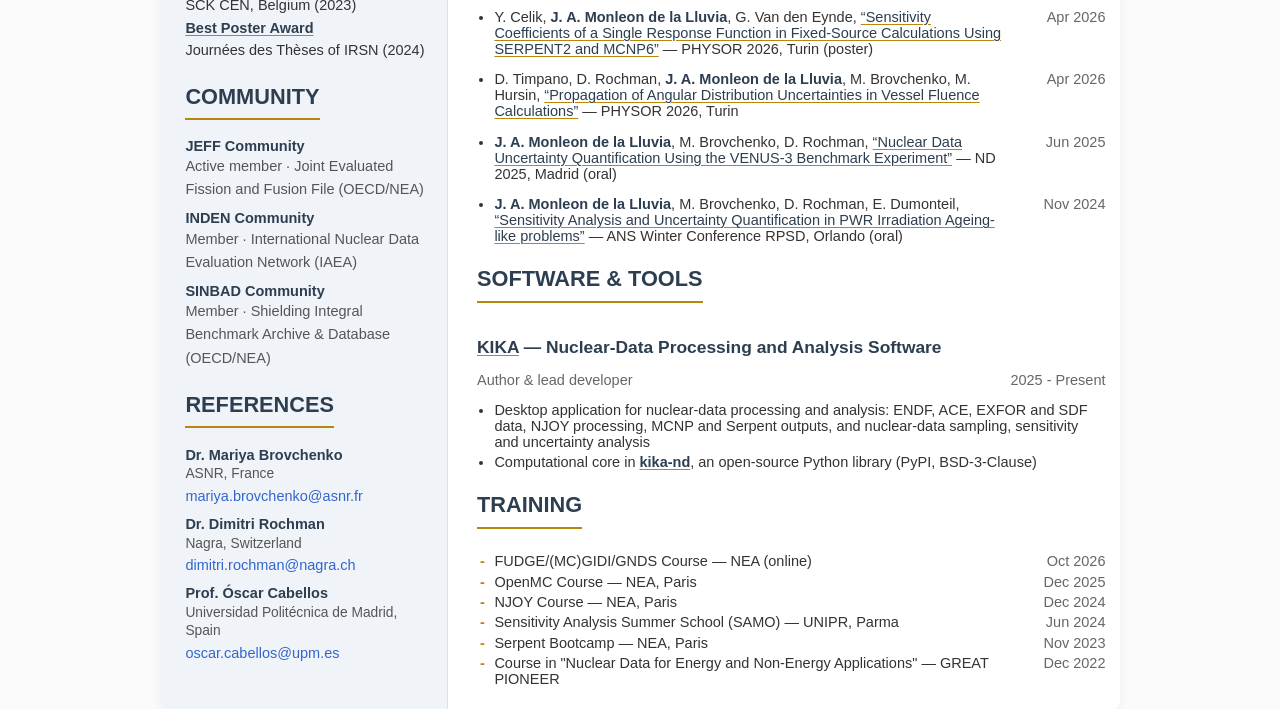
==== commit 0f8e9e32: "Highlight PWR vessel fluence and source-term work in the thesis entry Co-Authored-By: Claude Opus 5." ====
--- a/index.html
+++ b/index.html
@@ -91,7 +91,7 @@
 					<h2>TECHNICAL SKILLS</h2>
 					<div class="skills-list">
 						<p><strong>Nuclear Codes:</strong> MCNP, Serpent, OpenMC, NJOY, ADVANTG</p>
-						<p><strong>Programming:</strong> Python, Git, AI coding assistants (Claude Code)</p>
+						<p><strong>Programming:</strong> Python, Git, AI-assisted development</p>
 						<p><strong>Documentation:</strong> LaTeX, Microsoft 365</p>
 					</div>
 				</section>
@@ -186,8 +186,8 @@
 						<p class="thesis-title"><em>Thesis:</em> <strong>&ldquo;Nuclear-Data Uncertainty Quantification for PWR Vessel Aging with a <sup>56</sup>Fe Elastic-Scattering Evaluation&rdquo;</strong> <em>(defended 1 October 2026)</em></p>
 						<ul>
 							<li>Sensitivity analysis and Monte Carlo sampling to propagate nuclear-data uncertainties; re-evaluated <sup>56</sup>Fe elastic angular distributions and covariances from EXFOR data</li>
-							<li>Applied variance-reduction techniques (ADVANTG weight windows) to improve efficiency in deep-penetration shielding calculations</li>
-							<li>Supervised a Master's student (Mar–Sep 2025) on nuclear-data uncertainty quantification in PWR source-term calculations</li>
+							<li>Fast-neutron fluence calculations for the PWR reactor vessel with MCNP, using variance reduction (ADVANTG weight windows) for deep-penetration transport</li>
+							<li>Supervised a Master's student (Mar–Sep 2025) on nuclear-data uncertainty quantification in the PWR source term, the input to the vessel fluence calculations</li>
 						</ul>
 
 						<h3>Master's Thesis Research (MII)</h3>
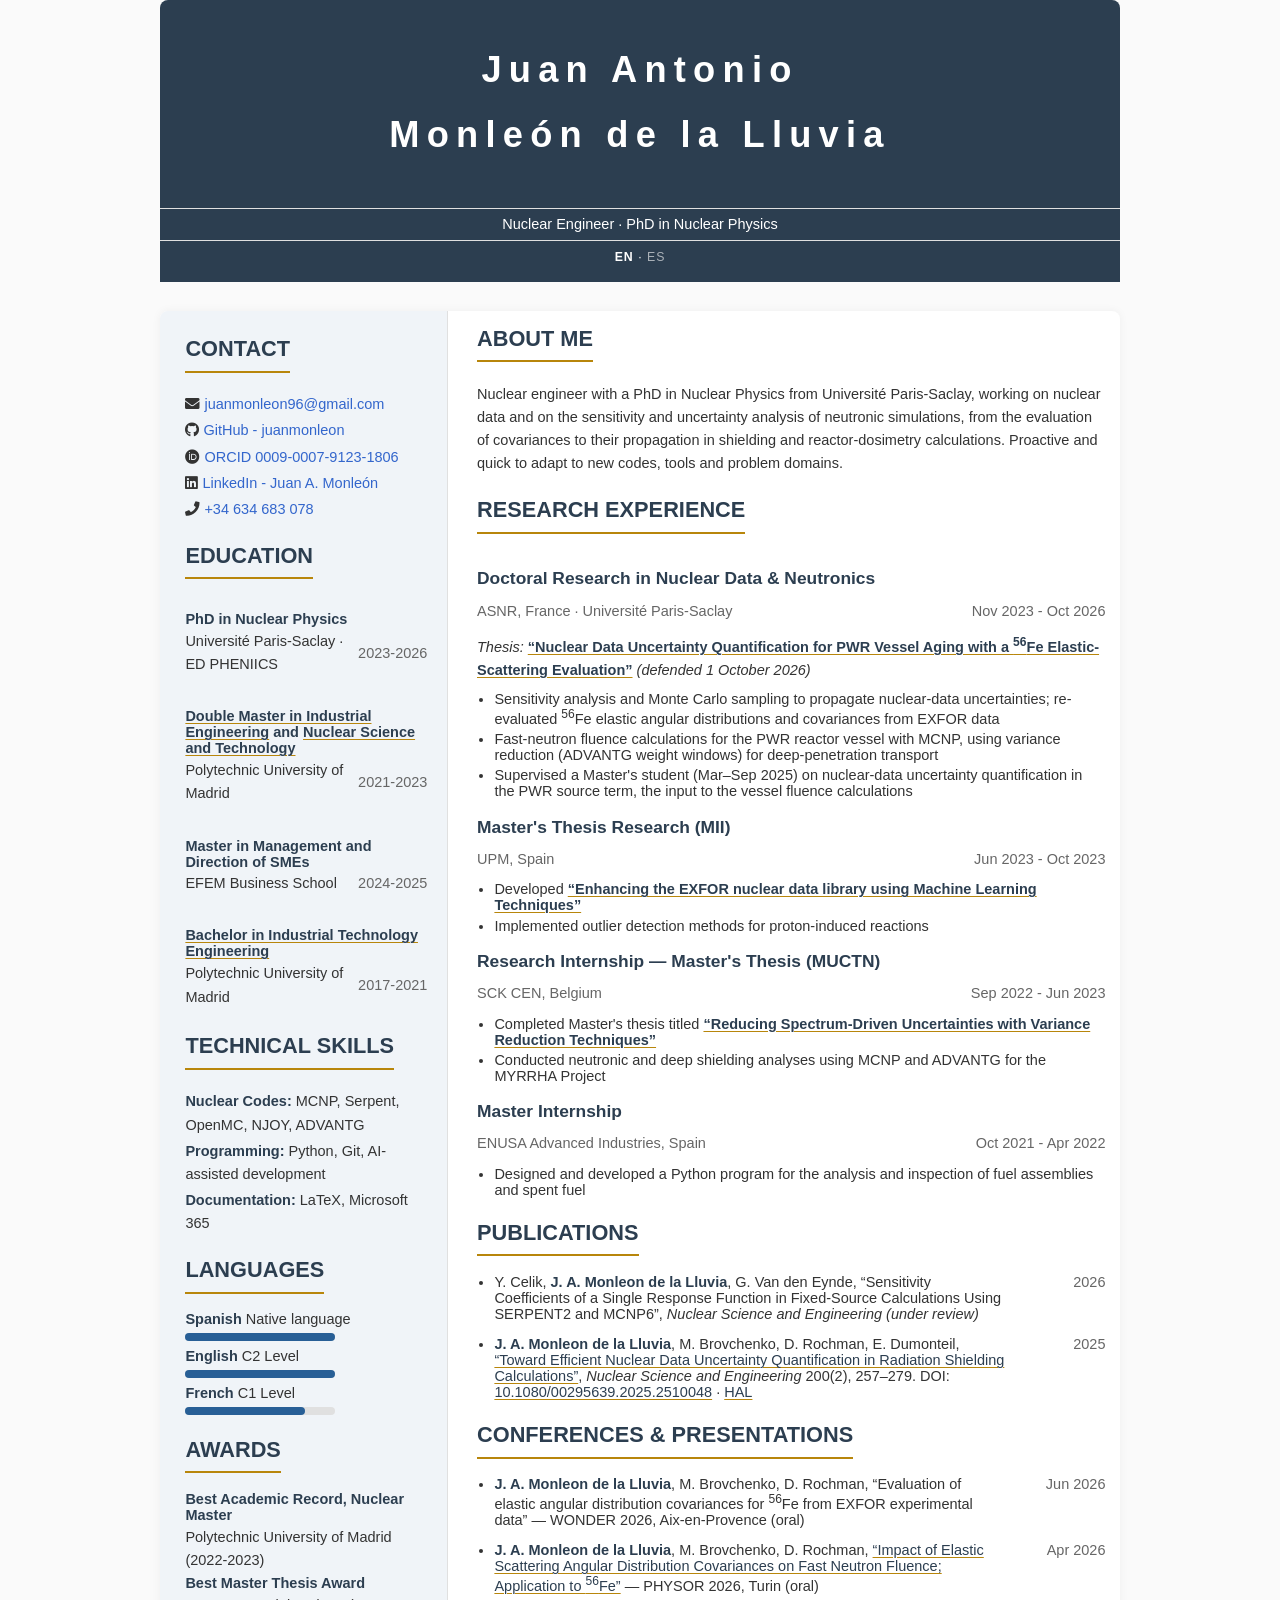
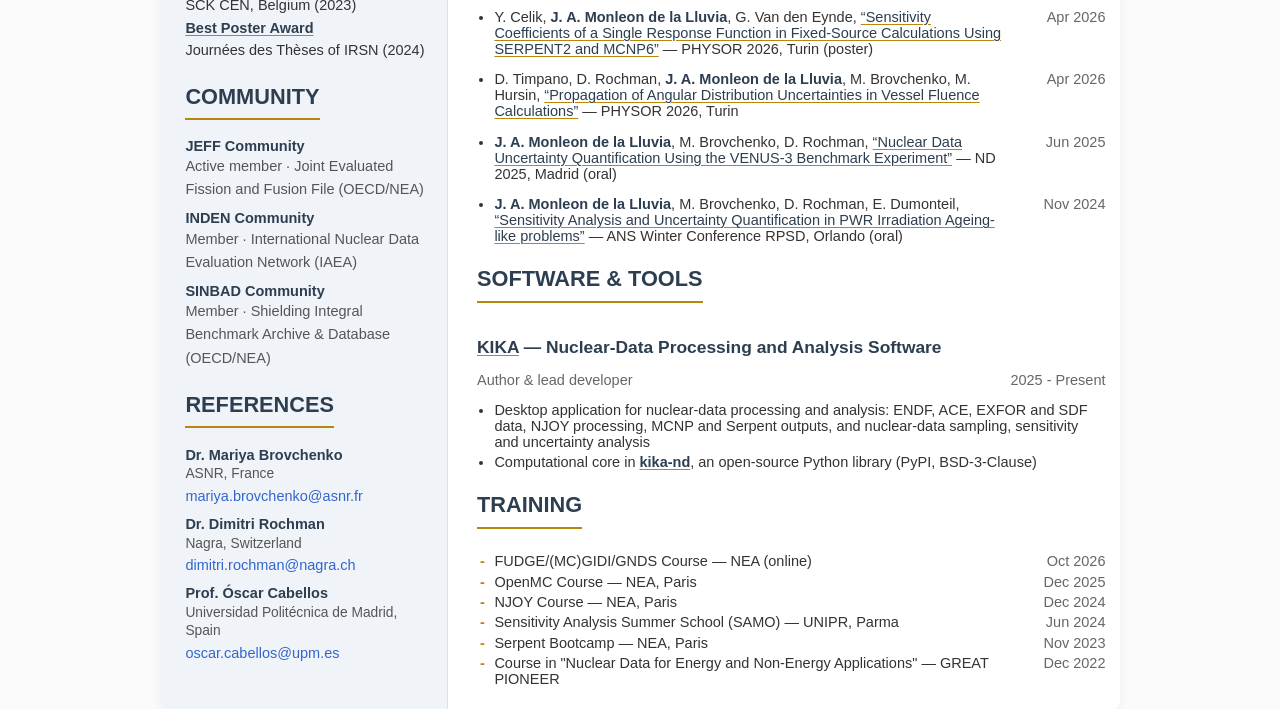
==== commit 1285bf38: "Add the final PhD thesis and link it from the CV The thesis title now matches the official cover (no" ====
--- a/index.html
+++ b/index.html
@@ -183,7 +183,7 @@
 							<span class="institution-name">ASNR, France &middot; Universit&eacute; Paris-Saclay</span>
 							<span class="institution-date">Nov 2023 - Oct 2026</span>
 						</div>
-						<p class="thesis-title"><em>Thesis:</em> <strong>&ldquo;Nuclear-Data Uncertainty Quantification for PWR Vessel Aging with a <sup>56</sup>Fe Elastic-Scattering Evaluation&rdquo;</strong> <em>(defended 1 October 2026)</em></p>
+						<p class="thesis-title"><em>Thesis:</em> <strong><a href="files/Monleon_2026_PhD_Thesis_Paris-Saclay.pdf" target="_blank" class="publication-link">&ldquo;Nuclear Data Uncertainty Quantification for PWR Vessel Aging with a <sup>56</sup>Fe Elastic-Scattering Evaluation&rdquo;</a></strong> <em>(defended 1 October 2026)</em></p>
 						<ul>
 							<li>Sensitivity analysis and Monte Carlo sampling to propagate nuclear-data uncertainties; re-evaluated <sup>56</sup>Fe elastic angular distributions and covariances from EXFOR data</li>
 							<li>Fast-neutron fluence calculations for the PWR reactor vessel with MCNP, using variance reduction (ADVANTG weight windows) for deep-penetration transport</li>
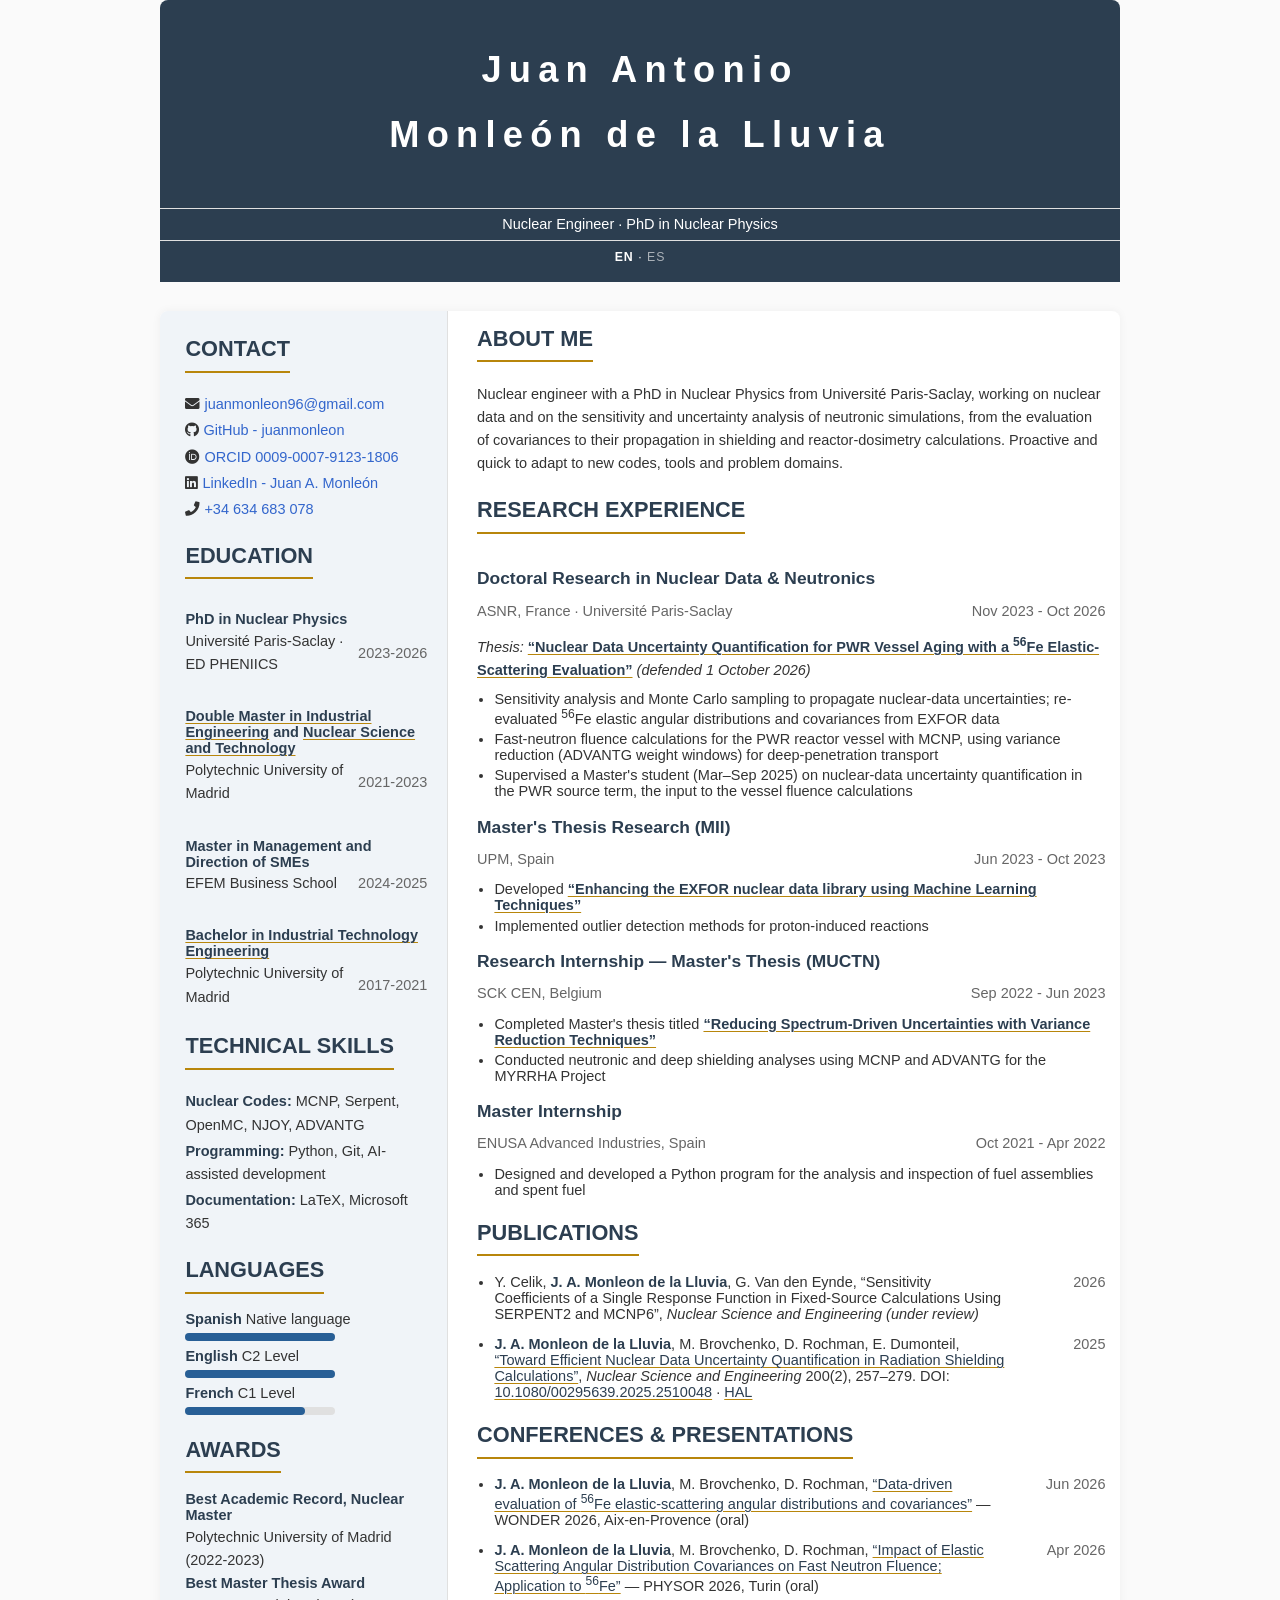
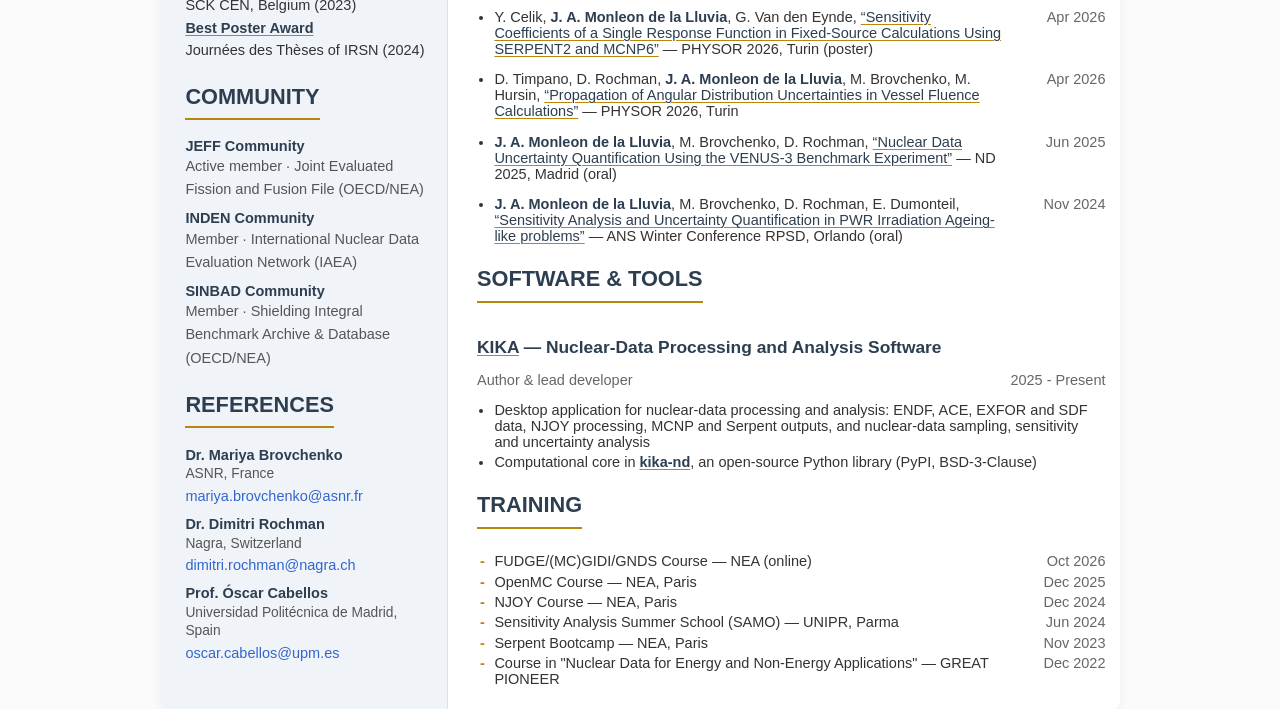
==== commit 754bc147: "Add the WONDER 2026 proceedings paper and link it from the CV Co-Authored-By: Claude Opus 5.5 <norep" ====
--- a/index.html
+++ b/index.html
@@ -250,7 +250,7 @@
                             <li>
                                 <div class="publication-item">
                                     <div class="publication-content">
-                                        <strong>J. A. Monleon de la Lluvia</strong>, M. Brovchenko, D. Rochman, &ldquo;Evaluation of elastic angular distribution covariances for <sup>56</sup>Fe from EXFOR experimental data&rdquo; — WONDER 2026, Aix-en-Provence (oral)
+                                        <strong>J. A. Monleon de la Lluvia</strong>, M. Brovchenko, D. Rochman, <a href="files/Monleon_2026_WONDER_56Fe-elastic-evaluation.pdf" target="_blank" class="publication-link">&ldquo;Data-driven evaluation of <sup>56</sup>Fe elastic-scattering angular distributions and covariances&rdquo;</a> — WONDER 2026, Aix-en-Provence (oral)
                                     </div>
                                     <span class="publication-date">Jun 2026</span>
                                 </div>
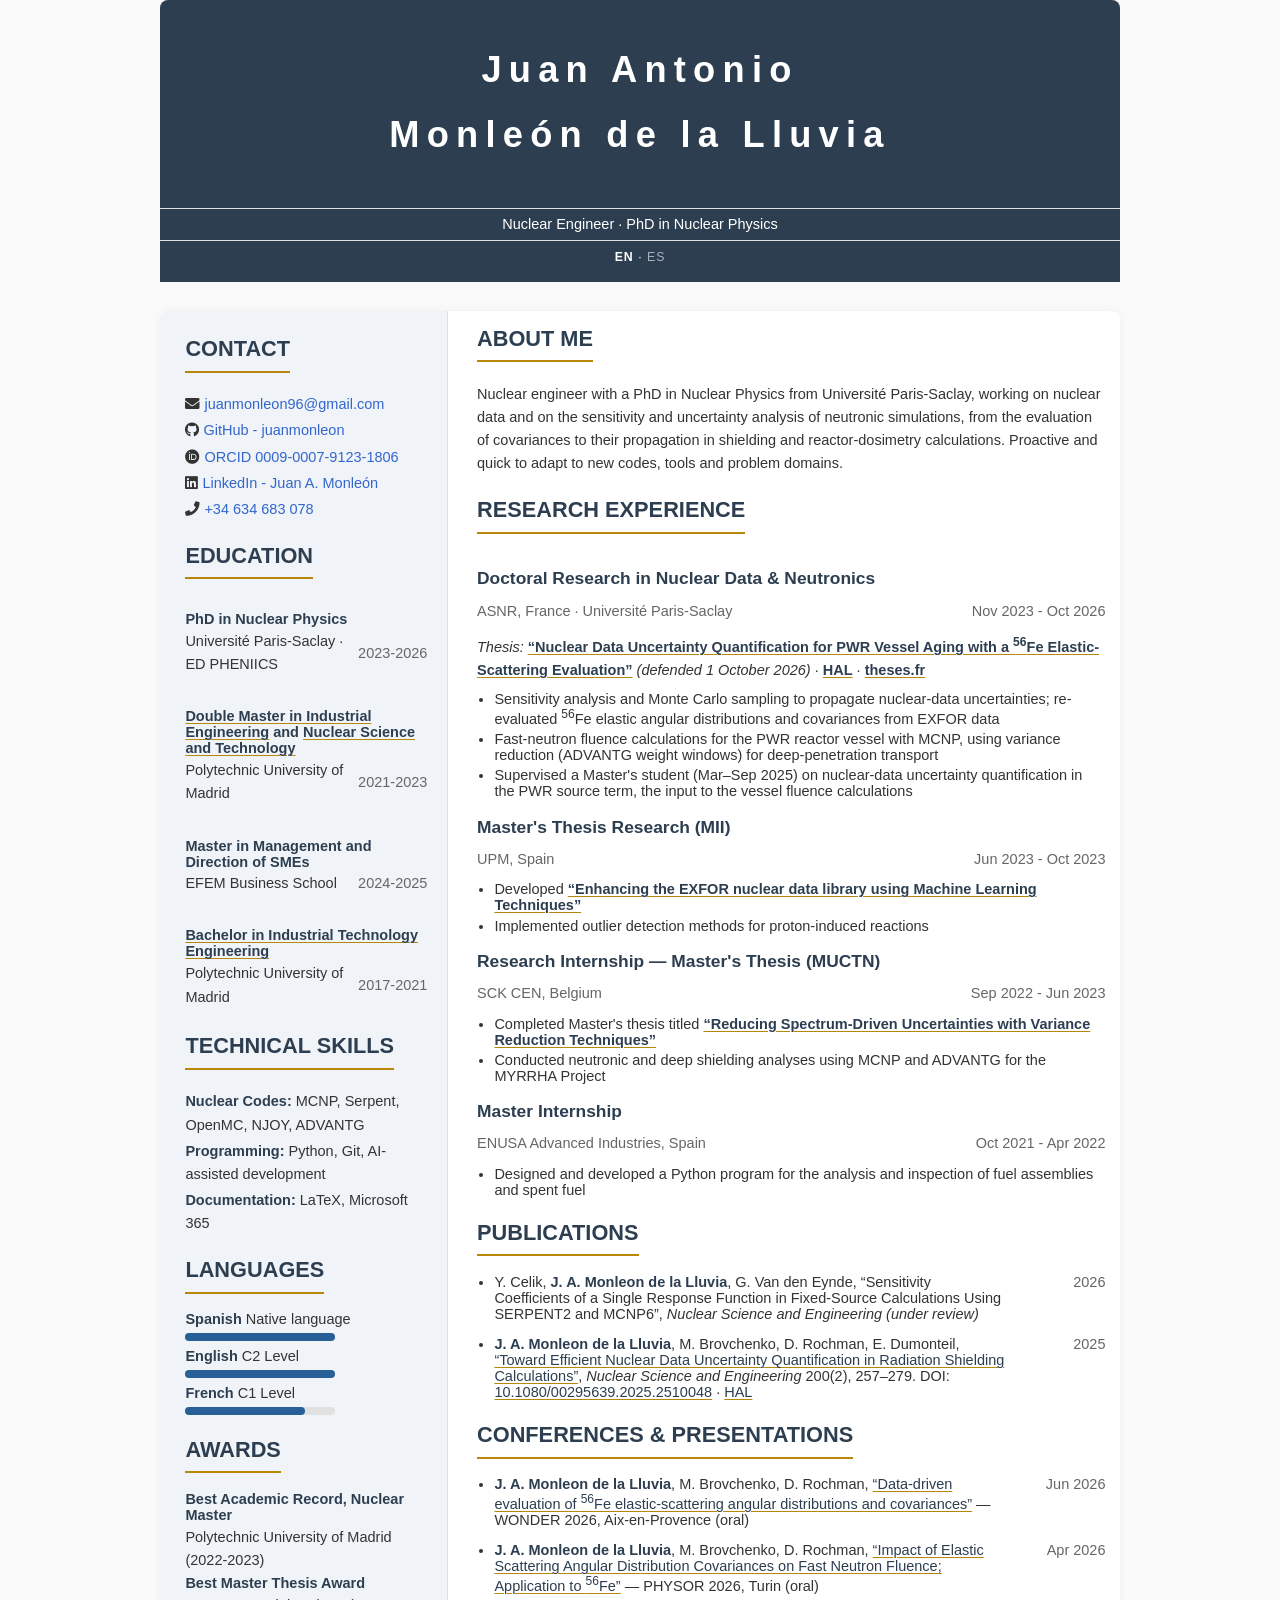
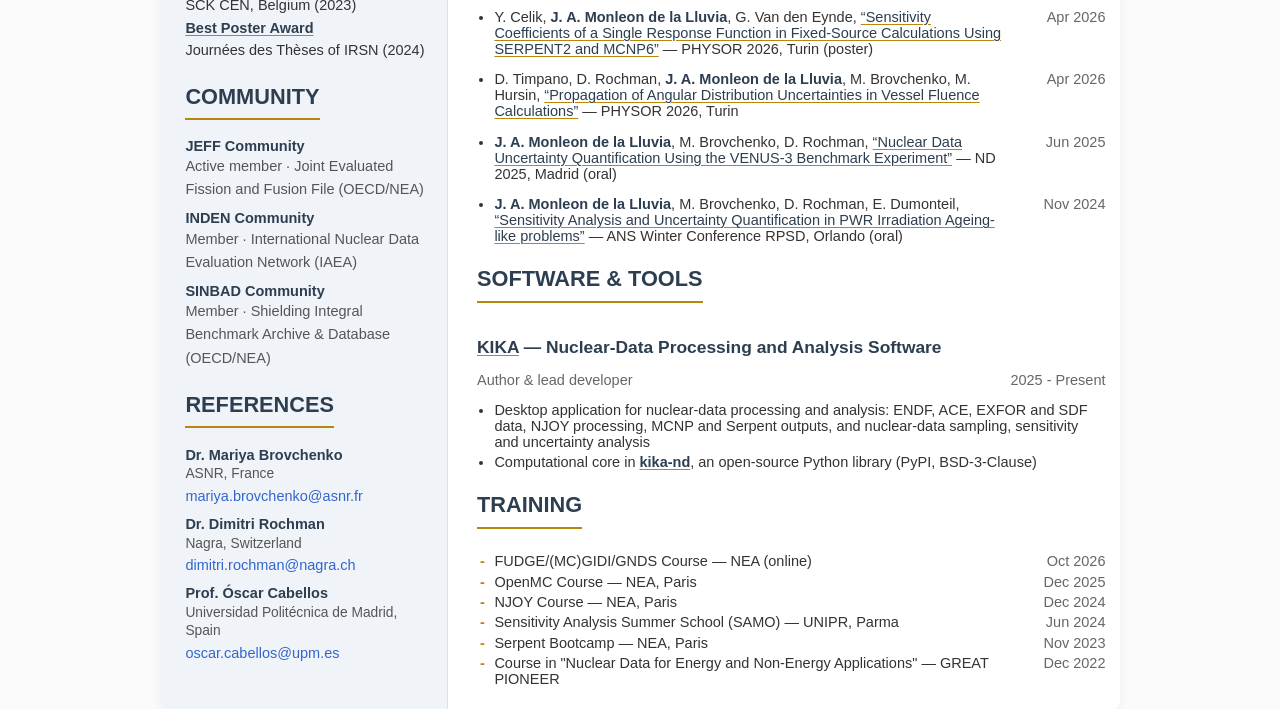
==== commit 98f18090: "Link the published PhD thesis on HAL and theses.fr from the CV" ====
--- a/index.html
+++ b/index.html
@@ -183,7 +183,7 @@
 							<span class="institution-name">ASNR, France &middot; Universit&eacute; Paris-Saclay</span>
 							<span class="institution-date">Nov 2023 - Oct 2026</span>
 						</div>
-						<p class="thesis-title"><em>Thesis:</em> <strong><a href="files/Monleon_2026_PhD_Thesis_Paris-Saclay.pdf" target="_blank" class="publication-link">&ldquo;Nuclear Data Uncertainty Quantification for PWR Vessel Aging with a <sup>56</sup>Fe Elastic-Scattering Evaluation&rdquo;</a></strong> <em>(defended 1 October 2026)</em></p>
+						<p class="thesis-title"><em>Thesis:</em> <strong><a href="files/Monleon_2026_PhD_Thesis_Paris-Saclay.pdf" target="_blank" class="publication-link">&ldquo;Nuclear Data Uncertainty Quantification for PWR Vessel Aging with a <sup>56</sup>Fe Elastic-Scattering Evaluation&rdquo;</a></strong> <em>(defended 1 October 2026)</em> · <a href="https://theses.hal.science/tel-05879702" target="_blank" class="publication-link">HAL</a> · <a href="https://theses.fr/2026UPASP088" target="_blank" class="publication-link">theses.fr</a></p>
 						<ul>
 							<li>Sensitivity analysis and Monte Carlo sampling to propagate nuclear-data uncertainties; re-evaluated <sup>56</sup>Fe elastic angular distributions and covariances from EXFOR data</li>
 							<li>Fast-neutron fluence calculations for the PWR reactor vessel with MCNP, using variance reduction (ADVANTG weight windows) for deep-penetration transport</li>
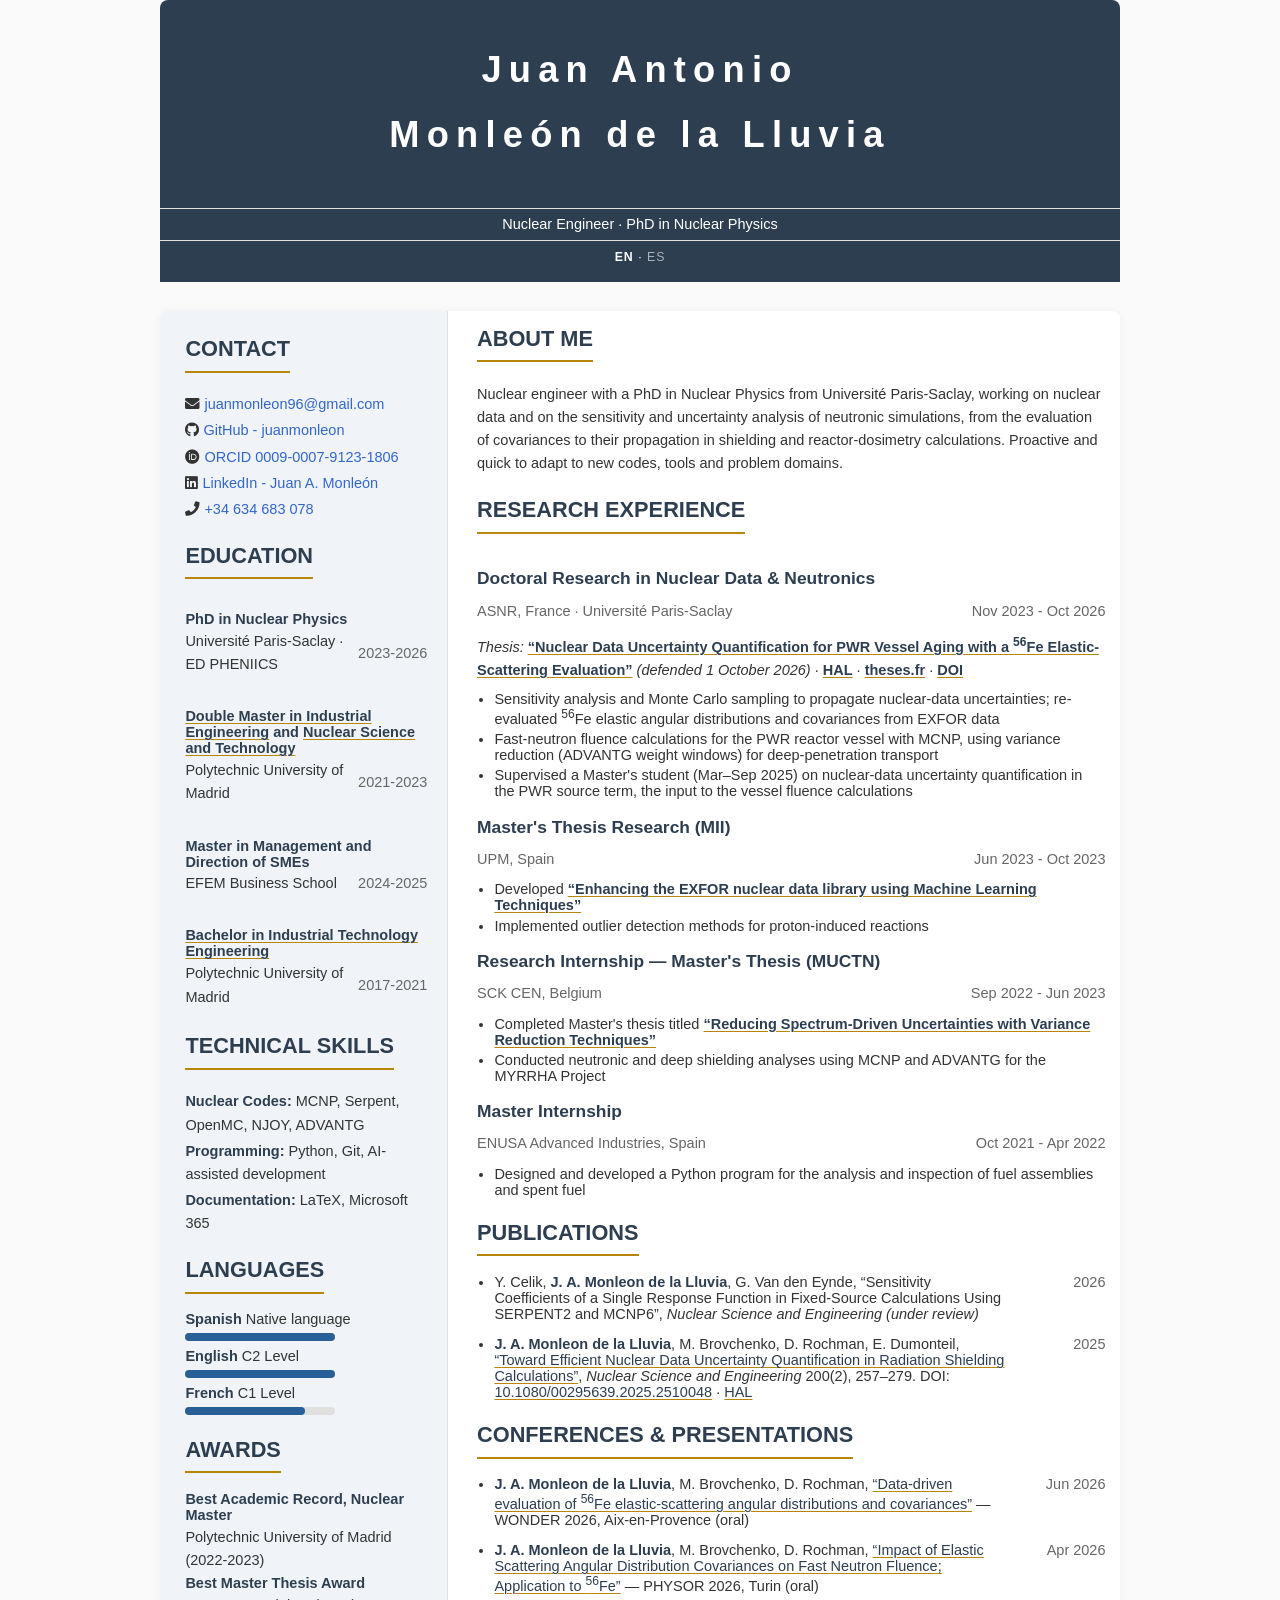
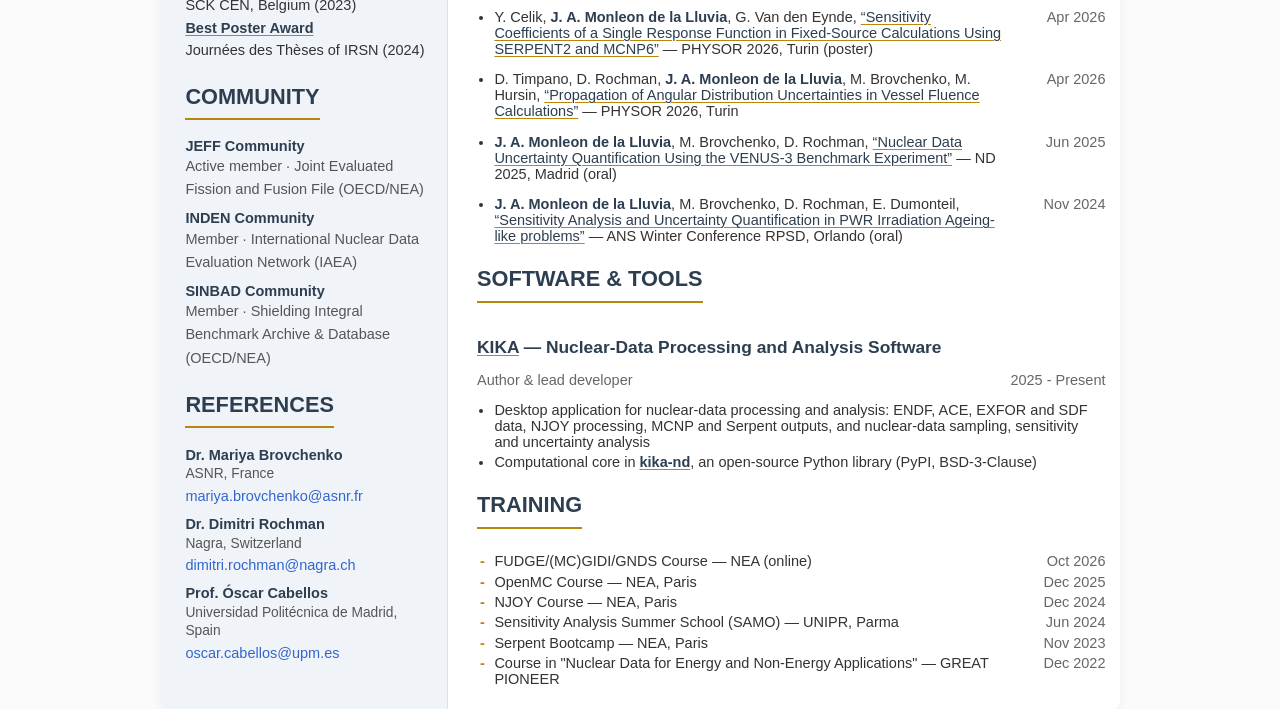
==== commit 2f50d293: "Add the DOI of the PhD thesis to the CV" ====
--- a/index.html
+++ b/index.html
@@ -183,7 +183,7 @@
 							<span class="institution-name">ASNR, France &middot; Universit&eacute; Paris-Saclay</span>
 							<span class="institution-date">Nov 2023 - Oct 2026</span>
 						</div>
-						<p class="thesis-title"><em>Thesis:</em> <strong><a href="files/Monleon_2026_PhD_Thesis_Paris-Saclay.pdf" target="_blank" class="publication-link">&ldquo;Nuclear Data Uncertainty Quantification for PWR Vessel Aging with a <sup>56</sup>Fe Elastic-Scattering Evaluation&rdquo;</a></strong> <em>(defended 1 October 2026)</em> · <a href="https://theses.hal.science/tel-05879702" target="_blank" class="publication-link">HAL</a> · <a href="https://theses.fr/2026UPASP088" target="_blank" class="publication-link">theses.fr</a></p>
+						<p class="thesis-title"><em>Thesis:</em> <strong><a href="files/Monleon_2026_PhD_Thesis_Paris-Saclay.pdf" target="_blank" class="publication-link">&ldquo;Nuclear Data Uncertainty Quantification for PWR Vessel Aging with a <sup>56</sup>Fe Elastic-Scattering Evaluation&rdquo;</a></strong> <em>(defended 1 October 2026)</em> · <a href="https://theses.hal.science/tel-05879702" target="_blank" class="publication-link">HAL</a> · <a href="https://theses.fr/2026UPASP088" target="_blank" class="publication-link">theses.fr</a> · <a href="https://doi.org/10.70675/21a2d4d6z9e54z4738z8061zefa743ad9a36" target="_blank" class="publication-link">DOI</a></p>
 						<ul>
 							<li>Sensitivity analysis and Monte Carlo sampling to propagate nuclear-data uncertainties; re-evaluated <sup>56</sup>Fe elastic angular distributions and covariances from EXFOR data</li>
 							<li>Fast-neutron fluence calculations for the PWR reactor vessel with MCNP, using variance reduction (ADVANTG weight windows) for deep-penetration transport</li>
